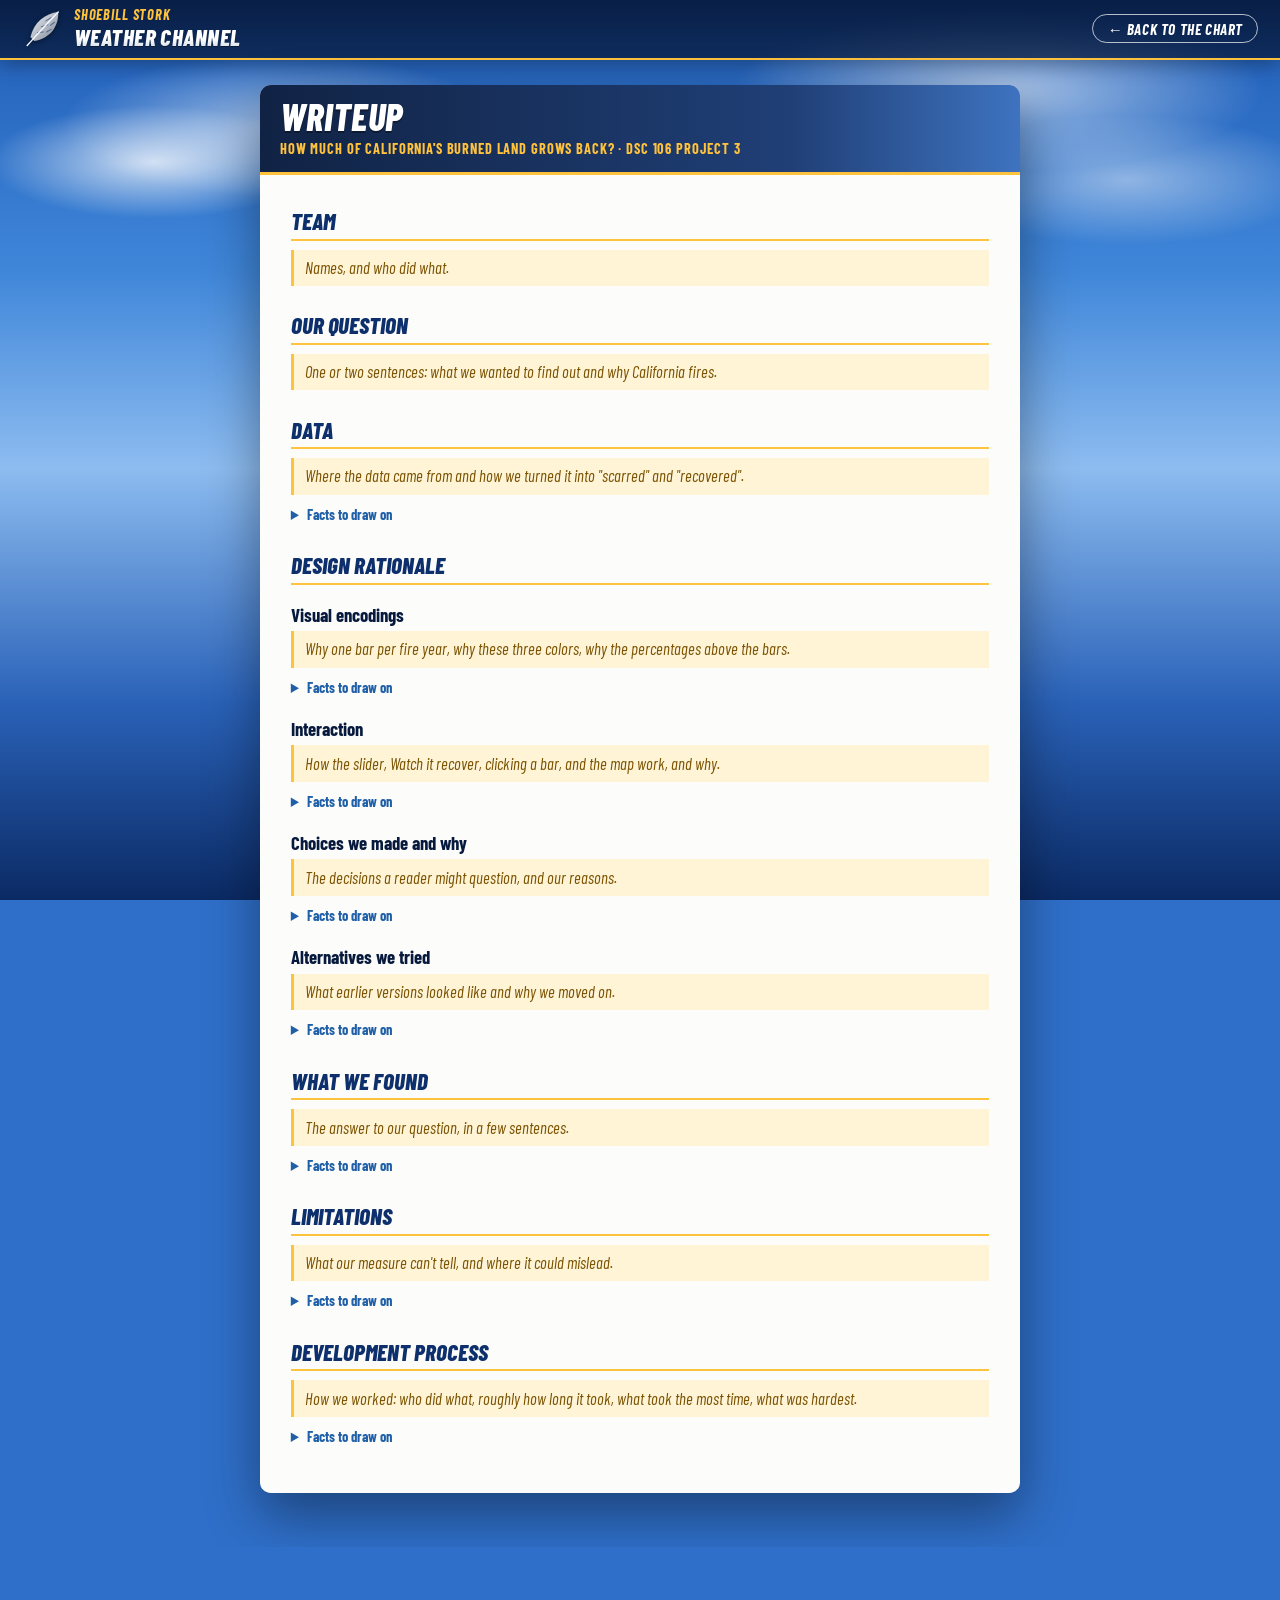
==== writeup.html @ 0262696f "birth the fire mode add fire mode button and add easter egg of changing feather to shoebill" ====
<!doctype html>
<html lang="en">
<head>
  <meta charset="utf-8">
  <meta name="viewport" content="width=device-width, initial-scale=1">
  <title>Writeup: How Much of California's Burned Land Grows Back?</title>
  <link rel="preconnect" href="https://fonts.googleapis.com">
  <link rel="preconnect" href="https://fonts.gstatic.com" crossorigin>
  <link rel="stylesheet" href="https://fonts.googleapis.com/css2?family=Barlow+Condensed:ital,wght@0,400;0,500;0,600;0,700;0,800;1,700;1,800&display=swap">
  <link rel="stylesheet" href="style.css?v=final-1">
  <link rel="stylesheet" href="weather.css?v=final-16">
  <link rel="stylesheet" href="fire.css?v=final-17">
  <!-- Turn fire mode on before the page draws, if this visitor chose it last time. -->
  <script>try { if (localStorage.getItem('fireMode') === '1') document.documentElement.classList.add('fire-mode'); } catch (e) {}</script>
</head>
<body class="writeup-page">
  <div class="sky" aria-hidden="true"></div>

  <header class="station-bar">
    <a class="station-logo" href="index.html" aria-label="Shoebill Stork Weather Channel: back to the chart">
      <svg class="logo-feather" viewBox="0 0 64 64" aria-hidden="true">
        <defs>
          <linearGradient id="feather" x1="0" y1="0" x2="1" y2="1">
            <stop offset="0" stop-color="#eef1f5" />
            <stop offset="0.5" stop-color="#b5bcc6" />
            <stop offset="1" stop-color="#7d8591" />
          </linearGradient>
        </defs>
        <path d="M56 6 C 36 8 18 22 13 45 L 19 51 C 42 47 57 30 56 6 Z" fill="url(#feather)" />
        <path d="M45 15 L 37 20 M 40 26 L 30 29 M 33 37 L 24 38 M 50 22 L 44 27 M 45 33 L 38 37" fill="none" stroke="#0d2f6b" stroke-width="1.6" stroke-linecap="round" opacity="0.55" />
        <path d="M56 6 C 42 20 27 37 8 58" fill="none" stroke="#f7f9fb" stroke-width="2.2" stroke-linecap="round" />
        <!-- Fire mode: flames along the feather's edge (fire.css shows and animates them). -->
        <linearGradient id="flame-grad" x1="0" y1="1" x2="0" y2="0">
          <stop offset="0" stop-color="#fde68a" />
          <stop offset="0.45" stop-color="#f97316" />
          <stop offset="1" stop-color="#dc2626" />
        </linearGradient>
        <g class="feather-flames">
          <g transform="translate(54 9) scale(1.5)"><path class="lick" d="M0 0 C -3.2 -2.5 -3.4 -6.5 0 -12 C 3.4 -6.5 3.2 -2.5 0 0 Z" /></g>
          <g transform="translate(44 11) scale(1.25)"><path class="lick lick-2" d="M0 0 C -3.2 -2.5 -3.4 -6.5 0 -12 C 3.4 -6.5 3.2 -2.5 0 0 Z" /></g>
          <g transform="translate(34 16) scale(1.45)"><path class="lick lick-3" d="M0 0 C -3.2 -2.5 -3.4 -6.5 0 -12 C 3.4 -6.5 3.2 -2.5 0 0 Z" /></g>
          <g transform="translate(25 24) scale(1.15)"><path class="lick lick-2" d="M0 0 C -3.2 -2.5 -3.4 -6.5 0 -12 C 3.4 -6.5 3.2 -2.5 0 0 Z" /></g>
          <g transform="translate(18 33) scale(1.3)"><path class="lick" d="M0 0 C -3.2 -2.5 -3.4 -6.5 0 -12 C 3.4 -6.5 3.2 -2.5 0 0 Z" /></g>
        </g>
      </svg>
      <div class="logo-words">
        <span class="logo-top">Shoebill Stork</span>
        <span class="logo-big">Weather Channel</span>
      </div>
    </a>
    <a class="page-link" href="index.html">← Back to the chart</a>
  </header>

  <main class="writeup">
    <article class="writeup-card">
      <div class="screen-band">
        <h1>Writeup</h1>
        <p class="writeup-sub">How much of California's burned land grows back? · DSC 106 Project 3</p>
      </div>

      <div class="writeup-body">
        <!--
          How to fill this in: replace each paragraph marked class="todo" with your own writing,
          then delete the "todo" class (or the whole note). The "Facts to draw on" lists are our
          design notes, there to jog your memory; rewrite them in your own words or delete them.
        -->

        <section>
          <h2>Team</h2>
          <p class="todo">Names, and who did what.</p>
        </section>

        <section>
          <h2>Our question</h2>
          <p class="todo">One or two sentences: what we wanted to find out and why California fires.</p>
        </section>

        <section>
          <h2>Data</h2>
          <p class="todo">Where the data came from and how we turned it into "scarred" and "recovered".</p>
          <details class="facts">
            <summary>Facts to draw on</summary>
            <ul>
              <li>Burned area: NASA MODIS MCD64A1 (monthly burned area, about 500 m).</li>
              <li>Greenness: MODIS NDVI from NASA GIBS; we read the map tiles' colors back into NDVI values and checked them against NASA's numeric data.</li>
              <li>1 km cells across California, 2001–2026, one check every August.</li>
              <li>"Scarred" = August greenness more than 0.05 below the cell's own pre-fire normal, after subtracting how much never-burned land within about 25 km changed that year.</li>
              <li>Land that burns again moves to the newer fire, so no acre is counted twice.</li>
            </ul>
          </details>
        </section>

        <section>
          <h2>Design rationale</h2>

          <h3>Visual encodings</h3>
          <p class="todo">Why one bar per fire year, why these three colors, why the percentages above the bars.</p>
          <details class="facts">
            <summary>Facts to draw on</summary>
            <ul>
              <li>Each bar is one year's fires: red = still scarred, green = recovered, gray = burned again later, light gray = not checked yet.</li>
              <li>The scar color is a faded brick red rather than bright red, so it reads as a healed scar rather than an active fire.</li>
              <li>Green numbers above the bars give the share recovered as of the August on the slider; an Acres/Proportion toggle switches bar height between size and share.</li>
              <li>Instructions are blue, a color no data uses, so they never get mistaken for data.</li>
            </ul>
          </details>

          <h3>Interaction</h3>
          <p class="todo">How the slider, Watch it recover, clicking a bar, and the map work, and why.</p>
          <details class="facts">
            <summary>Facts to draw on</summary>
            <ul>
              <li>The slider is lined up with the bars: each August's stop sits just right of the last fire year that has been checked by then.</li>
              <li>Clicking a bar zooms into it and opens a map of that land; the slider then starts at the fire's first check so Watch it recover shows the whole recovery.</li>
              <li>Blue boxes magnify the one or two biggest burn areas, because whole-state burns are hard to see at full size.</li>
              <li>The weather-broadcast theme frames the chart as a forecast-style graphic; the sidebar readouts follow the slider.</li>
            </ul>
          </details>

          <h3>Choices we made and why</h3>
          <p class="todo">The decisions a reader might question, and our reasons.</p>
          <details class="facts">
            <summary>Facts to draw on</summary>
            <ul>
              <li>Why August: greenness on the same land changes about 0.02 from one August to the next but about 0.06 from one January to the next, which is more than our 0.05 cutoff. By August the grass is brown everywhere, so what's left is trees and shrubs.</li>
              <li>Each fire is first checked the August after its fire year: most fires burn July–November, so the fire year's own August would catch only some of them, weeks after they burned.</li>
            </ul>
          </details>

          <h3>Alternatives we tried</h3>
          <p class="todo">What earlier versions looked like and why we moved on.</p>
          <details class="facts">
            <summary>Facts to draw on</summary>
            <ul>
              <li>A stacked area chart, then stacked bars with one bar per August layered by burn year; readers took each bar to be one year's fire.</li>
              <li>A comparison page: two-color stacked bars, a recovery curve by years since the fire, and bars grouped by age of burn.</li>
              <li>A separate map panel below the chart, replaced by zooming into the clicked bar.</li>
              <li>A newspaper-style look, then the weather-broadcast theme.</li>
            </ul>
          </details>
        </section>

        <section>
          <h2>What we found</h2>
          <p class="todo">The answer to our question, in a few sentences.</p>
          <details class="facts">
            <summary>Facts to draw on</summary>
            <ul>
              <li>As of August 2026, 48% of land burned since 2001 has grown back.</li>
              <li>Across all fires, the share still scarred is about 78% one year after, under half by year 8, and about 14% by year 20.</li>
              <li>2020 was the biggest fire year (about 3.6 million acres); 31% recovered by August 2026.</li>
              <li>Recovery isn't one-way: in drought years (2007, 2012–13, 2021) many fire years get redder again.</li>
            </ul>
          </details>
        </section>

        <section>
          <h2>Limitations</h2>
          <p class="todo">What our measure can't tell, and where it could mislead.</p>
          <details class="facts">
            <summary>Facts to draw on</summary>
            <ul>
              <li>Greenness can't tell regrown forest from shrubs or grass, so a forest that turned into brushland can look "recovered".</li>
              <li>About 4–5% of never-burned land falls below the cutoff in a typical year, so a little of the red is ordinary variation.</li>
              <li>Young regrowth browns more in drought than nearby mature vegetation, so drought years can make land look scarred again.</li>
            </ul>
          </details>
        </section>

        <section>
          <h2>Development process</h2>
          <p class="todo">How we worked: who did what, roughly how long it took, what took the most time, what was hardest.</p>
          <details class="facts">
            <summary>Facts to draw on</summary>
            <ul>
              <li>Converting GIBS map-tile colors back into NDVI numbers, and checking them against NASA's numeric data.</li>
              <li>Choosing a fair "normal" for each spot and removing wet and dry years using never-burned land nearby.</li>
              <li>Rendering about 18,000 burned cells for 2020 smoothly (drawn on a canvas, with D3 handling zoom and positions).</li>
            </ul>
          </details>
        </section>
      </div>
    </article>
  </main>
</body>
</html>
---- style.css ----
:root {
  --surface: #fcfcfb;
  --ink: #0b0b0b;
  --ink-2: #52514e;
  --muted: #898781;
  --grid: #e1e0d9;
  --axis: #c3c2b7;
  --recovered-text: #3a7d1f;  /* darker green than the bars, so the numbers stay readable */
  --cue: #1f5fa8;  /* instructions (drag, click): blue, unlike any data color */
}

* { box-sizing: border-box; }

body {
  margin: 0;
  background: var(--surface);
  color: var(--ink);
  font: 15px/1.5 "Libre Franklin", "Franklin Gothic Medium", "Helvetica Neue", Arial, sans-serif;
}

main {
  max-width: 1320px;
  margin: 0 auto;
  padding: 32px 20px 48px;
}

h1, h2 { font-family: "Source Serif 4", Georgia, "Times New Roman", serif; }
h1 { font-size: 2.1rem; font-weight: 700; line-height: 1.15; letter-spacing: -0.01em; margin: 0 0 8px; }
h2 { font-size: 1.05rem; margin: 0 0 6px; }
.subtitle { color: var(--ink-2); margin: 0 0 16px; max-width: 70ch; }

.controls {
  display: flex;
  flex-wrap: wrap;
  align-items: center;
  gap: 12px 24px;
  min-height: 34px;
  margin-bottom: 8px;
}

button {
  font: inherit;
  color: var(--ink);
  background: var(--surface);
  border: 1px solid var(--axis);
  border-radius: 6px;
  padding: 4px 12px;
  cursor: pointer;
}
button:hover { border-color: var(--ink-2); }

.legend {
  display: flex;
  flex-wrap: wrap;
  gap: 4px 16px;
  list-style: none;
  margin: 0;
  padding: 0;
  color: var(--ink-2);
  font-size: 0.85rem;
}
.legend li { display: flex; align-items: center; gap: 6px; }
.legend .swatch { width: 12px; height: 12px; border-radius: 3px; flex: none; }
.legend-column { flex-direction: column; }

.chart { position: relative; margin: 0; }
.chart svg { display: block; width: 100%; height: auto; overflow: visible; }

.axis { font-family: inherit; }  /* d3 sets sans-serif on axes; use the page font */
.axis text { fill: var(--ink-2); font-size: 12px; }
.axis path, .axis line { stroke: var(--axis); }
.grid line { stroke: var(--grid); }
.grid path { display: none; }
.axis-label { fill: var(--ink-2); font-size: 12px; }

.layer { cursor: pointer; stroke: var(--surface); transition: opacity 150ms; }
.layer.faded { opacity: 0.25; }
g.layer rect { stroke-width: 0.5; }
.year-outline { fill: none; stroke: var(--ink); stroke-width: 1.5; pointer-events: none; }

.crosshair { stroke: var(--ink-2); stroke-width: 1; pointer-events: none; }

.tooltip {
  position: absolute;
  z-index: 2;
  pointer-events: none;
  background: var(--surface);
  border: 1px solid var(--axis);
  border-radius: 6px;
  padding: 8px 10px;
  font-size: 0.85rem;
  line-height: 1.4;
  box-shadow: 0 2px 8px rgb(0 0 0 / 8%);
  min-width: 180px;
}
.tooltip strong { display: block; margin-bottom: 2px; }
.tooltip .row { display: flex; justify-content: space-between; gap: 16px; }
.tooltip .row span:first-child { color: var(--ink-2); }
.tooltip hr { border: 0; border-top: 1px solid var(--grid); margin: 6px 0; }

.map-panel {
  margin-top: 28px;
  padding-top: 20px;
  border-top: 1px solid var(--grid);
}
.map-header { display: flex; flex-wrap: wrap; align-items: center; justify-content: space-between; gap: 8px 16px; }
.map-header h2 { font-size: 1.3rem; margin: 0; }

.time-controls {
  display: flex;
  align-items: center;
  gap: 12px;
  margin-bottom: 12px;
  max-width: 720px;
}
.time-controls input[type="range"] { flex: 1; min-width: 0; accent-color: var(--ink); }
.time-controls output { font-weight: 600; min-width: 7.5em; }
#play { min-width: 6.5em; }

.map-layout { display: flex; flex-wrap: wrap; gap: 20px 32px; align-items: flex-start; }
.map {
  position: relative;
  flex: 1 1 420px;
  max-width: 620px;
  border: 1px solid var(--grid);
  border-radius: 8px;
  overflow: hidden;
  touch-action: none;
}
.map canvas { display: block; width: 100%; cursor: grab; }
.map canvas:active { cursor: grabbing; }
.map-button {
  position: absolute;
  right: 10px;
  bottom: 10px;
  font-size: 0.95rem;
  font-weight: 700;
  padding: 7px 14px;
  border: 0;
  border-radius: 8px;
  color: #fff;
  background: var(--cue);
  box-shadow: 0 2px 6px rgb(0 0 0 / 18%);
}
.map-button:hover { background: #164a85; }
.map-side { flex: 1 1 220px; max-width: 320px; display: flex; flex-direction: column; gap: 16px; }

.stats { margin: 0; display: grid; grid-template-columns: auto auto; gap: 4px 16px; font-size: 0.9rem; }
.stats dt { color: var(--ink-2); }
.stats dd { margin: 0; text-align: right; font-variant-numeric: tabular-nums; }
.hint { color: var(--muted); font-size: 0.85rem; margin: 0; }

.method { margin-top: 28px; max-width: 75ch; color: var(--ink-2); font-size: 0.9rem; }
.method p { margin: 0 0 8px; }

/* Comparison page (options.html) */
.option { margin-top: 36px; }
.option:first-of-type { margin-top: 24px; }
.option h2 { font-size: 1.2rem; }
.option-note { color: var(--ink-2); margin: 0 0 10px; max-width: 75ch; font-size: 0.9rem; }
.option .legend { margin-bottom: 8px; }
.legend .swatch.line { height: 3px; border-radius: 2px; }
.tooltip .row.bold span { color: var(--ink); font-weight: 600; }
.note-text { fill: var(--ink); font-size: 12px; font-weight: 600; paint-order: stroke; stroke: var(--surface); stroke-width: 4px; }
.group-label { fill: var(--ink-2); font-size: 12px; }

/* Main chart: fire-year bars */
.toggle { display: inline-flex; border: 1px solid var(--axis); border-radius: 6px; overflow: hidden; }
.toggle button { border: 0; border-radius: 0; padding: 4px 12px; color: var(--ink-2); }
.toggle button + button { border-left: 1px solid var(--axis); }
.toggle button[aria-pressed="true"] { background: var(--ink); color: var(--surface); }
.controls { justify-content: space-between; }
.bar-label { fill: var(--recovered-text); font-size: 16px; font-weight: 700; font-variant-numeric: tabular-nums; pointer-events: none; }

/* Chart with its legend box beside it */
.chart-controls { display: flex; flex-wrap: wrap; align-items: center; justify-content: space-between; gap: 12px 24px; margin: 8px 0 16px; }
.chart-controls .time-controls { flex: 1 1 480px; margin: 0; }
.chart-layout { display: flex; flex-wrap: wrap; gap: 20px 28px; align-items: flex-start; }
.chart-layout .chart { flex: 1 1 620px; min-width: 0; }
.legend-box {
  flex: 0 0 250px;
  border: 1px solid var(--axis);
  border-radius: 10px;
  padding: 18px 20px;
  margin-top: 20px;
}
.legend-box h2 { font-family: inherit; font-size: 1.05rem; margin: 0 0 14px; }  /* chart keys stay sans, like the labels */
.legend-big { flex-direction: column; gap: 12px; font-size: 1.05rem; color: var(--ink); }
.legend-big li { gap: 12px; }
.legend-big .swatch { width: 24px; height: 24px; border-radius: 5px; }
.legend-note { margin: 18px 0 0; padding-top: 14px; border-top: 1px solid var(--grid); color: var(--ink-2); font-size: 0.95rem; line-height: 1.45; }
.pct-sample { display: block; color: var(--recovered-text); font-weight: 700; font-size: 1.3rem; margin-bottom: 2px; }
@media (max-width: 960px) {
  .side-panel { flex: 1 1 100%; margin-top: 0; order: 0; }
  .legend-big { flex-direction: row; flex-wrap: wrap; gap: 10px 20px; }
}

/* Instruction beside the slider */
.slider-hint {
  margin: 0;
  color: var(--cue);
  font-weight: 700;
  font-size: 1.15rem;
  flex: 0 1 auto;
}
.slider-hint span { margin-right: 4px; }
.chart-controls .toggle { margin-left: auto; }

/* Zoom prototype */
.proto-note { margin: 0 0 12px; font-size: 0.85rem; color: var(--muted); }
.chart-stage { position: relative; flex: 1 1 620px; min-width: 0; order: 1; overflow: hidden; }
.zoom-map {
  position: absolute;
  /* Parked just past the right edge of the chart; slides in when a bar is clicked. */
  transform: translateX(calc(100% + 80px));
  pointer-events: none;
  transition: transform 750ms cubic-bezier(0.65, 0, 0.35, 1);
  border: 1px solid var(--grid);
  border-radius: 8px;
  overflow: hidden;
  background: var(--surface);
  touch-action: none;
}
.zoom-map.visible { transform: none; pointer-events: auto; }
.zoom-map canvas { display: block; width: 100%; height: 100%; cursor: grab; }
.zoom-map canvas:active { cursor: grabbing; }
.year-ticks text { fill: var(--ink-2); font-size: 12px; }
.year-ticks text.zoomed-year { fill: var(--ink); font-size: 16px; font-weight: 700; }
.baseline { stroke: var(--axis); }
.part-name { font-size: 15px; font-weight: 800; }
.part-value { fill: var(--ink-2); font-size: 14px; font-variant-numeric: tabular-nums; }
.part-leader { fill: none; stroke: var(--muted); stroke-width: 1; }

/* Play button, year and hint above the slider; the slider itself lines up with the bars. */
.slider-head { display: flex; flex-wrap: wrap; align-items: center; gap: 8px 16px; margin-bottom: 4px; }
.slider-head .toggle { margin-left: auto; }
.slider-head .year-label { display: flex; flex-direction: column; line-height: 1; min-width: 3.2em; }
.year-month { font-size: 0.75rem; font-weight: 700; letter-spacing: 0.1em; text-transform: uppercase; color: var(--ink-2); margin-bottom: 2px; }
.year-number {
  font-family: "Source Serif 4", Georgia, serif;
  font-size: 2.8rem;
  font-weight: 700;
  color: var(--ink);
  font-variant-numeric: lining-nums tabular-nums;
  letter-spacing: -0.01em;
}
.slider-track { position: relative; height: 58px; }  /* room above the slider for the year tag */
.year-slider {
  --fill: 100%;
  position: absolute;
  top: 33px;
  margin: 0;
  height: 20px;
  background: transparent;
  -webkit-appearance: none;
  appearance: none;
  cursor: pointer;
  transition: left 750ms cubic-bezier(0.65, 0, 0.35, 1), width 750ms cubic-bezier(0.65, 0, 0.35, 1);
}
.year-slider:focus-visible { outline: 2px solid var(--cue); outline-offset: 4px; border-radius: 4px; }
/* Track: dark up to the thumb, light after it. Thumb: 20px, matching SLIDER_THUMB in main.js. */
.year-slider::-webkit-slider-runnable-track {
  height: 6px;
  border-radius: 3px;
  background: linear-gradient(to right, var(--cue) var(--fill), #d9e3ef var(--fill));
}
.year-slider::-webkit-slider-thumb {
  -webkit-appearance: none;
  box-sizing: border-box;
  width: 20px;
  height: 20px;
  margin-top: -7px;
  border-radius: 50%;
  background: var(--cue);
  border: 3px solid var(--surface);
  box-shadow: 0 0 0 1px var(--cue);
}
.year-slider::-moz-range-track { height: 6px; border-radius: 3px; background: #d9e3ef; }
.year-slider::-moz-range-progress { height: 6px; border-radius: 3px; background: var(--cue); }
.year-slider::-moz-range-thumb {
  width: 14px;
  height: 14px;
  border-radius: 50%;
  background: var(--cue);
  border: 3px solid var(--surface);
  box-shadow: 0 0 0 1px var(--cue);
}
.legend-setting { margin-top: 16px; padding-top: 14px; border-top: 1px solid var(--grid); display: flex; flex-direction: column; gap: 8px; color: var(--ink-2); font-size: 0.9rem; }
.legend-setting .toggle { align-self: flex-start; }

/* Right-hand column: bar height buttons above the legend box. */
.side-panel { flex: 0 0 250px; order: 2; display: flex; flex-direction: column; gap: 14px; margin-top: 4px; }
.side-panel .legend-box { flex: none; margin-top: 0; }
.mode-buttons { display: grid; grid-template-columns: 1fr 1fr; gap: 8px; }
.mode-buttons button {
  font-size: 1.05rem;
  font-weight: 600;
  padding: 10px 12px;
  border: 1.5px solid var(--ink);
  border-radius: 8px;
  color: var(--ink);
  background: var(--surface);
}
.mode-buttons button[aria-pressed="true"] { background: var(--ink); color: var(--surface); }

/* Back to the overview: first thing in the row above the slider when zoomed in. */
.back-button {
  font-size: 1.05rem;
  font-weight: 700;
  padding: 8px 16px;
  border: 1.5px solid var(--ink);
  border-radius: 8px;
}
.back-button:hover { background: var(--ink); color: var(--surface); }
.slider-head .play { font-size: 1.05rem; font-weight: 600; padding: 8px 16px; border: 1.5px solid var(--ink); border-radius: 8px; min-width: 11.5em; }
.hints { display: flex; flex-direction: column; gap: 2px; }

/* "Click a bar" annotation on the chart */
.click-note { pointer-events: none; }
.click-note text { fill: var(--cue); font-size: 16px; font-weight: 700; }
.click-note path { fill: none; stroke: var(--cue); stroke-width: 2.5; stroke-linecap: round; }
.click-note-head { fill: none; stroke: var(--cue); stroke-width: 2.2; stroke-linecap: round; stroke-linejoin: round; }

/* Hovered bar: thin blue outline, the same blue as the instructions. */
.hover-outline { fill: none; stroke: var(--cue); stroke-width: 2; pointer-events: none; }
.click-note text { paint-order: stroke; stroke: var(--surface); stroke-width: 4px; stroke-linejoin: round; }

/* Attention cues until first use; skipped for readers who ask for reduced motion. */
@media (prefers-reduced-motion: no-preference) {
  .slider-hint.needs-attention .cue-arrow { display: inline-block; animation: cue-bob 1.2s ease-in-out infinite; }
  .year-slider.needs-attention::-webkit-slider-thumb { animation: cue-pulse 1.6s ease-out infinite; }
  .year-slider.needs-attention::-moz-range-thumb { animation: cue-pulse 1.6s ease-out infinite; }
  .click-note.needs-attention path { animation: cue-fade 1.4s ease-in-out infinite; }
}
@keyframes cue-bob { 0%, 100% { transform: translateY(-1px); } 50% { transform: translateY(4px); } }
@keyframes cue-pulse {
  0% { box-shadow: 0 0 0 1px var(--cue), 0 0 0 0 rgb(31 95 168 / 55%); }
  100% { box-shadow: 0 0 0 1px var(--cue), 0 0 0 12px rgb(31 95 168 / 0%); }
}
@keyframes cue-fade { 0%, 100% { opacity: 1; } 50% { opacity: 0.3; } }

/* Hovering the drag instruction lights up the slider. Comes after the cues so it wins. */
.year-slider.glow::-webkit-slider-thumb { animation: none; background: #164a85; box-shadow: 0 0 0 1px #164a85, 0 0 0 8px rgb(31 95 168 / 30%); }
.year-slider.glow::-moz-range-thumb { animation: none; background: #164a85; box-shadow: 0 0 0 1px #164a85, 0 0 0 8px rgb(31 95 168 / 30%); }
.year-slider.glow::-webkit-slider-runnable-track { background: linear-gradient(to right, #164a85 var(--fill), #c4d4e8 var(--fill)); }
.year-slider.glow::-moz-range-progress { background: #164a85; }

/* Drawn down-arrow beside the slider instruction: thick, round ends. */
.cue-arrow { width: 18px; height: 22px; vertical-align: -5px; margin-right: 6px; display: inline-block; overflow: visible; }
.cue-arrow path { fill: none; stroke: currentColor; stroke-width: 2.8; stroke-linecap: round; stroke-linejoin: round; }

/* Year tag riding above the slider thumb. */
.thumb-year {
  position: absolute;
  top: 0;
  padding: 2px 9px;
  border-radius: 6px;
  background: var(--cue);
  color: #fff;
  font-size: 0.85rem;
  font-weight: 700;
  font-variant-numeric: tabular-nums;
  white-space: nowrap;
  pointer-events: none;
}
.thumb-year::after {
  content: "";
  position: absolute;
  left: var(--pointer, 50%);
  bottom: -5px;
  transform: translateX(-50%);
  border: 5px solid transparent;
  border-bottom: 0;
  border-top-color: var(--cue);
}
.thumb-year.gliding { transition: left 750ms cubic-bezier(0.65, 0, 0.35, 1); }

/* Tooltip labels written in their legend colors (color set inline from main.js). */
.tooltip .row.part, .tooltip .row.part span:first-child { color: inherit; font-weight: 700; }

/* Map instruction, in the empty ocean at the bottom left of California. */
.map-hint {
  position: absolute;
  left: 12px;
  bottom: 12px;
  max-width: 36%;
  margin: 0;
  color: var(--cue);
  font-size: 0.9rem;
  font-weight: 700;
  line-height: 1.35;
  pointer-events: none;
}

/* Map hover box: smaller than the bar tooltip, so it covers less of the map. */
#map-tooltip { min-width: 0; padding: 5px 8px; font-size: 0.75rem; line-height: 1.35; border-radius: 5px; }
#map-tooltip strong { font-size: 0.85rem; margin-bottom: 1px; }
#map-tooltip .row { gap: 10px; }

/* Bar hover box: a bit smaller. */
#tooltip { min-width: 0; padding: 6px 9px; font-size: 0.78rem; line-height: 1.35; border-radius: 5px; }
#tooltip strong { font-size: 0.85rem; }
#tooltip .row { gap: 12px; }

/* Footnotes under the chart: blue links that open in place. */
.footnotes { margin-top: 32px; max-width: 75ch; display: flex; flex-direction: column; gap: 10px; font-size: 0.9rem; }
.footnotes summary {
  display: inline-block;
  cursor: pointer;
  list-style: none;
  color: var(--cue);
  font-weight: 700;
  text-decoration: underline;
  text-underline-offset: 3px;
}
.footnotes summary::-webkit-details-marker { display: none; }
.footnotes summary::before { content: "+ "; text-decoration: none; display: inline-block; width: 1.1em; }
.footnotes details[open] summary::before { content: "− "; }
.footnotes summary:hover { color: #164a85; }
.footnotes p { margin: 8px 0 0 1.1em; color: var(--ink-2); line-height: 1.55; }
---- weather.css ----
/* Broadcast ("weather channel") theme for the copy of the page in /weather/.
   Loaded after style.css and only adds to it. The chart stays on a light screen inside a
   studio monitor, so its data colors don't change. */

:root {
  --navy: #071a3d;
  --navy-2: #0d2f6b;
  --sky-1: #2f6fc9;
  --sky-2: #8dbcf0;
  --accent: #ff8a1f;
  --gold: #ffc23d;
  --alert: #c5161d;
  --alert-dark: #7d0d12;
  --on-dark: #ffffff;
  --on-dark-2: #d6e4f7;
  --tv: "Barlow Condensed", "Arial Narrow", sans-serif;
}

body {
  min-height: 100vh;
  color: var(--on-dark);
  font-family: var(--tv);
  font-size: 17px;  /* the condensed font runs small */
  background: var(--sky-1);
}

/* ---------- Sky backdrop ---------- */
.sky {
  position: fixed;
  inset: 0;
  z-index: -1;
  background:
    radial-gradient(260px 90px at 12% 18%, rgb(255 255 255 / 75%), transparent 70%),
    radial-gradient(340px 110px at 22% 14%, rgb(255 255 255 / 55%), transparent 72%),
    radial-gradient(420px 130px at 78% 10%, rgb(255 255 255 / 60%), transparent 70%),
    radial-gradient(300px 100px at 88% 20%, rgb(255 255 255 / 45%), transparent 72%),
    radial-gradient(500px 160px at 55% 32%, rgb(255 255 255 / 25%), transparent 75%),
    linear-gradient(180deg, #1f5bb5 0%, #3f86d9 30%, var(--sky-2) 52%, #2a62b8 78%, #0b2a64 100%);
}
.swoosh { position: absolute; inset: 0; width: 100%; height: 100%; }
.swoosh path { fill: none; stroke: rgb(255 255 255 / 30%); stroke-width: 3; }
.swoosh path.gold { stroke: rgb(255 194 61 / 70%); stroke-width: 6; }

/* ---------- Station bar ---------- */
.station-bar {
  display: flex;
  align-items: center;
  gap: 24px;
  padding: 12px 28px;
  background: linear-gradient(180deg, rgb(7 26 61 / 92%), rgb(7 26 61 / 75%));
  border-bottom: 3px solid var(--gold);
  box-shadow: 0 6px 20px rgb(0 0 0 / 30%);
}
.station-logo { display: flex; align-items: center; gap: 12px; }
.logo-badge { width: 56px; height: 56px; filter: drop-shadow(0 3px 4px rgb(0 0 0 / 40%)); }
.logo-badge text { font: italic 800 34px var(--tv); fill: #fff; stroke: #b84a0c; stroke-width: 1; }
.logo-words { display: flex; flex-direction: column; line-height: 0.95; }
.logo-top { font: italic 700 1rem var(--tv); text-transform: uppercase; letter-spacing: 0.08em; color: var(--gold); }
.logo-big {
  font: italic 800 2rem var(--tv);
  text-transform: uppercase;
  letter-spacing: 0.02em;
  background: linear-gradient(180deg, #ffffff 0%, #ffffff 55%, #c8d3e2 100%);
  -webkit-background-clip: text;
  background-clip: text;
  color: transparent;
  filter: drop-shadow(0 2px 0 rgb(0 0 0 / 35%));
}
.watch-live {
  margin-left: auto;
  display: inline-flex;
  align-items: center;
  gap: 10px;
  padding: 8px 18px;
  border: 2px solid #fff;
  border-radius: 999px;
  background: linear-gradient(180deg, #e5262d, var(--alert-dark));
  color: #fff;
  font: italic 800 1.15rem var(--tv);
  text-transform: uppercase;
  letter-spacing: 0.04em;
  box-shadow: 0 4px 12px rgb(0 0 0 / 35%);
}
.watch-live:hover { border-color: var(--gold); }
.live-dot { width: 10px; height: 10px; border-radius: 50%; background: #fff; }
@media (prefers-reduced-motion: no-preference) {
  .live-dot { animation: live-blink 1.4s ease-in-out infinite; }
}
@keyframes live-blink { 50% { opacity: 0.25; } }

/* ---------- Studio layout: conditions sidebar + monitor ---------- */
main.studio {
  max-width: none;  /* use the whole window width */
  padding: 18px 18px 96px;
  display: grid;
  grid-template-columns: 210px minmax(0, 1fr);
  gap: 22px;
  align-items: start;
}
.studio .footnotes { grid-column: 2; }

.conditions {
  position: sticky;
  top: 16px;
  display: flex;
  flex-direction: column;
  gap: 14px;
  padding: 16px 14px;
  border-radius: 10px;
  background: linear-gradient(180deg, rgb(7 26 61 / 92%), rgb(13 47 107 / 88%));
  box-shadow: 0 12px 30px rgb(0 0 0 / 30%), inset 0 0 0 1px rgb(255 255 255 / 12%);
}
.cond-place { display: flex; flex-direction: column; text-align: center; }
.cond-place span { font: italic 800 1.35rem var(--tv); text-transform: uppercase; letter-spacing: 0.03em; }
.cond-place small { font: 700 0.85rem var(--tv); text-transform: uppercase; letter-spacing: 0.1em; color: var(--gold); }
.cond-list { margin: 0; display: flex; flex-direction: column; gap: 8px; }
.cond-list div { text-align: center; }
.cond-list dt { font: 700 0.95rem var(--tv); text-transform: uppercase; letter-spacing: 0.06em; color: var(--on-dark-2); }
.cond-list dd { margin: 0; font: 800 1.7rem/1.1 var(--tv); color: #fff; font-variant-numeric: tabular-nums; }
.cond-list dd.good { color: #a8e07f; }
.cond-list dd.bad { color: #ff9a8a; }

.dial { position: relative; width: 120px; height: 120px; margin: 0 auto; }
.dial svg { width: 100%; height: 100%; transform: rotate(-90deg); }
.dial-track { fill: rgb(255 255 255 / 8%); stroke: rgb(255 255 255 / 20%); stroke-width: 10; }
.dial-fill { fill: none; stroke: #8fc66b; stroke-width: 10; stroke-linecap: round; transition: stroke-dashoffset 400ms ease; }
.dial-text { position: absolute; inset: 0; display: flex; flex-direction: column; align-items: center; justify-content: center; }
.dial-text strong { font: 800 2rem/1 var(--tv); }
.dial-text span { font: 700 0.75rem var(--tv); text-transform: uppercase; letter-spacing: 0.08em; color: var(--on-dark-2); }

.radar { border-radius: 8px; overflow: hidden; background: #0b2246; box-shadow: inset 0 0 0 1px rgb(255 255 255 / 15%); }
.radar-title { padding: 5px 8px; font: 700 0.8rem var(--tv); text-transform: uppercase; letter-spacing: 0.08em; background: rgb(255 255 255 / 10%); }
.radar-map { display: block; width: 100%; height: auto; padding: 4px; }
.radar-map .ca { fill: #3d6b3a; stroke: #b9e3a6; stroke-width: 1; }
.radar-areas rect { fill: rgb(255 154 138 / 30%); stroke: #ffb3a7; stroke-width: 1.5; }
.radar-sweep { stroke: rgb(168 224 127 / 60%); stroke-width: 1.5; transform-box: view-box; transform-origin: 80px 85px; }
@media (prefers-reduced-motion: no-preference) {
  .radar-sweep { animation: sweep 4s linear infinite; }
}
@keyframes sweep { to { transform: rotate(360deg); } }

/* The studio monitor: dark bezel around a light screen, with a title band across the top. */
.monitor {
  padding: 12px;
  border-radius: 12px;
  background: linear-gradient(180deg, #2a3242, #121722);
  box-shadow: 0 28px 60px rgb(0 0 0 / 45%), inset 0 1px 0 rgb(255 255 255 / 25%);
}
.screen { border-radius: 4px; overflow: hidden; background: var(--surface); color: var(--ink); }
.screen-band {
  padding: 12px 22px 10px;
  background: linear-gradient(90deg, rgb(7 26 61 / 96%) 0%, rgb(13 47 107 / 92%) 70%, rgb(29 91 181 / 85%) 100%);
  border-bottom: 4px solid var(--gold);
}
.screen-band h1 {
  margin: 0;
  font: italic 800 2.3rem/1.05 var(--tv);
  text-transform: uppercase;
  letter-spacing: 0.01em;
  color: #fff;
  text-shadow: 0 2px 0 rgb(0 0 0 / 35%);
}
.screen-sub { display: block; margin-top: 2px; font: 700 1rem var(--tv); text-transform: uppercase; letter-spacing: 0.08em; color: var(--gold); }
.screen > .subtitle { margin: 12px 22px 4px; max-width: none; color: var(--ink-2); }
.screen .chart-layout { padding: 6px 22px 18px; }
.screen .year-number { font-family: var(--tv); font-style: italic; font-weight: 800; font-size: 3rem; }
.screen .legend-box h2 { font-family: var(--tv); font-size: 1.15rem; text-transform: uppercase; letter-spacing: 0.04em; }
.screen .mode-buttons button, .screen .play, .screen .back-button { font-family: var(--tv); font-size: 1.15rem; letter-spacing: 0.02em; }

/* ---------- Footnotes on the sky ---------- */
.footnotes { margin-top: 0; padding: 14px 18px; border-radius: 10px; background: rgb(7 26 61 / 80%); max-width: none; }
.footnotes summary { color: #9cc8ff; }
.footnotes summary:hover { color: #fff; }
.footnotes p { color: var(--on-dark-2); max-width: 85ch; }

/* ---------- Alert bar ---------- */
.alert-bar {
  position: fixed;
  left: 0;
  right: 0;
  bottom: 0;
  z-index: 10;
  display: grid;
  grid-template-columns: auto minmax(0, 1fr) auto;
  padding-bottom: env(safe-area-inset-bottom, 0px);
  background: var(--navy);
  box-shadow: 0 -6px 20px rgb(0 0 0 / 35%);
}
.alert-label {
  display: flex;
  align-items: center;
  padding: 0 18px;
  background: linear-gradient(180deg, #e5262d, var(--alert));
  font: italic 800 1.15rem/1 var(--tv);
  text-transform: uppercase;
  letter-spacing: 0.03em;
}
.alert-body { min-width: 0; display: flex; flex-direction: column; }
.alert-top {
  display: flex;
  gap: 60px;
  padding: 3px 16px;
  background: linear-gradient(90deg, var(--alert-dark), #a41218 60%, var(--alert-dark));
  font: 800 1rem var(--tv);
  text-transform: uppercase;
  letter-spacing: 0.05em;
}
.alert-top span:first-child { color: var(--gold); }
.alert-crawl { overflow: hidden; padding: 5px 0; background: #fff; }
.ticker-track { display: flex; width: max-content; white-space: nowrap; }
.ticker-item { padding: 0 26px; font: 700 1.1rem var(--tv); text-transform: uppercase; letter-spacing: 0.02em; color: var(--navy); }
.ticker-item::after { content: "●"; margin-left: 52px; color: var(--alert); font-size: 0.6rem; vertical-align: 3px; }
@media (prefers-reduced-motion: no-preference) {
  .ticker-track { animation: crawl 75s linear infinite; }
  .alert-bar:hover .ticker-track { animation-play-state: paused; }
}
@keyframes crawl { from { transform: translateX(0); } to { transform: translateX(-50%); } }
.alert-clock {
  display: flex;
  align-items: center;
  padding: 0 18px;
  background: linear-gradient(180deg, #13284f, var(--navy));
  border-left: 2px solid rgb(255 255 255 / 20%);
  font: 800 1.2rem var(--tv);
  font-variant-numeric: tabular-nums;
  white-space: nowrap;
}

@media (max-width: 900px) {
  main.studio { grid-template-columns: 1fr; }
  .studio .footnotes { grid-column: 1; }
  .conditions { position: static; display: grid; grid-template-columns: 1fr 1fr; }
  .radar { display: none; }
  .watch-live { font-size: 0.95rem; padding: 6px 12px; }
  .logo-big { font-size: 1.4rem; }
  .screen-band h1 { font-size: 1.6rem; }
}

/* Tighter spacing above the chart, so the fitted chart (and the map when zoomed in) is taller. */
.station-bar { padding: 7px 24px; }
.logo-badge { width: 44px; height: 44px; }
.logo-big { font-size: 1.6rem; }
.watch-live { padding: 5px 16px; font-size: 1.05rem; }
main.studio { padding-top: 14px; }
.conditions { top: 10px; }
.screen-band { padding: 8px 20px 7px; }
.screen-band h1 { font-size: 1.85rem; }
.screen-sub { font-size: 0.9rem; }
.screen > .subtitle { margin: 8px 22px 0; }
.screen .chart-layout { padding-top: 2px; }
.screen .year-number { font-size: 2.5rem; }
.screen .slider-head { margin-bottom: 0; }

/* Feather logo: no badge behind it, just the feather with a soft shadow. */
.logo-feather { width: 46px; height: 46px; filter: drop-shadow(0 2px 3px rgb(0 0 0 / 45%)); }
.logo-top { letter-spacing: 0.06em; }
.logo-shoebill { width: 52px; height: 52px; }

/* Legend entries in the same condensed TV font as the headings. */
.screen .legend-big { font-weight: 400; font-size: 1.25rem; letter-spacing: 0.02em; }
.screen .legend-note { font-weight: 400; font-size: 1.05rem; letter-spacing: 0.02em; }
.screen .pct-sample { font-family: var(--tv); font-weight: 800; font-size: 1.6rem; }

/* One font everywhere: the condensed TV font replaces the main page's serif and sans. */
.screen, .screen h2, .footnotes, .tooltip { font-family: var(--tv); }
.screen > .subtitle { font-size: 1.1rem; }
/* The condensed font reads smaller, so the chart's own labels go up a size. */
.screen .axis text, .screen .year-ticks text { font-size: 14px; }
.screen .axis-label { font-size: 14px; }
.screen .part-name { font-size: 17px; }
.screen .part-value { font-size: 16px; }
.screen .click-note text { font-size: 18px; }

/* Bigger title, with more room above the gold line under it. */
.screen-band { padding: 14px 22px 16px; }
.screen-band h1 { font-size: 2.6rem; line-height: 1.05; }
.screen > .subtitle { margin: 12px 22px 16px; }  /* room above and below the subtitle */

/* ---------- Controls and legend: light, navy outlines, small touches of the accents ---------- */
/* Watch it recover: light button outlined in the alert red; fills red only on hover. */
.screen .slider-head .play {
  border: 2px solid var(--alert);
  border-radius: 8px;
  padding: 8px 18px;
  background: #fff;
  color: var(--alert);
  font: italic 700 1.2rem var(--tv);
  text-transform: uppercase;
  letter-spacing: 0.03em;
}
.screen .slider-head .play:hover { background: var(--alert); color: #fff; }
/* Back to all fire years: navy outline. */
.screen .back-button {
  border: 2px solid var(--navy-2);
  border-radius: 8px;
  padding: 8px 16px;
  background: #fff;
  color: var(--navy-2);
  font: italic 700 1.15rem var(--tv);
  text-transform: uppercase;
}
.screen .back-button:hover { background: var(--navy-2); color: #fff; }

/* Acres / Proportion: joined, navy outline; the active side is navy with a gold underline. */
.screen .mode-buttons { gap: 0; border: 2px solid var(--navy-2); border-radius: 8px; overflow: hidden; }
.screen .mode-buttons button {
  border: 0;
  border-radius: 0;
  padding: 9px 12px 7px;
  border-bottom: 3px solid transparent;
  background: #fff;
  color: var(--navy-2);
  font: italic 700 1.2rem var(--tv);
  text-transform: uppercase;
  letter-spacing: 0.04em;
}
.screen .mode-buttons button + button { border-left: 2px solid var(--navy-2); }
.screen .mode-buttons button[aria-pressed="true"] { background: var(--navy-2); color: #fff; border-bottom-color: var(--gold); }

/* Legend: light panel, navy border, a thin gold line across the top. */
.screen .legend-box {
  border: 2px solid var(--navy-2);
  border-top: 4px solid var(--gold);
  border-radius: 8px;
  background: #fff;
  color: var(--ink);
}
.screen .legend-box h2 { color: var(--navy-2); font-style: italic; font-weight: 800; }
.screen .legend-big { color: var(--ink); }
.screen .legend-note { color: var(--ink-2); }
.screen .pct-sample { color: var(--recovered-text); }
.screen .year-ticks text.zoomed-year { font-size: 19px; font-weight: 700; font-style: italic; text-transform: uppercase; }

/* Smaller legend column, so the chart and map get more width. */
.chart-layout .side-panel { flex: 0 0 200px; gap: 10px; }
.screen .mode-buttons button { font-size: 1.02rem; padding: 7px 8px 5px; }
.screen .legend-box { padding: 12px 14px; }
.screen .legend-box h2 { font-size: 1rem; margin-bottom: 10px; }
.screen .legend-big { font-size: 1.05rem; gap: 8px; }
.screen .legend-big li { gap: 9px; }
.screen .legend-big .swatch { width: 17px; height: 17px; border-radius: 4px; }
.screen .legend-note { margin-top: 12px; padding-top: 10px; font-size: 0.92rem; line-height: 1.3; }
.screen .pct-sample { font-size: 1.3rem; }

/* Show the page at 90% size by default, like the browser's zoom set to 90%. */
html { zoom: 0.9; }

/* Tighter vertical spacing so the chart and map are taller (closer to the original's shape):
   buttons sit closer to the subtitle, and the slider area is shorter. */
.screen > .subtitle { margin: 10px 22px 2px; }
.screen .slider-head { margin-top: 0; }
.screen .slider-track { height: 48px; }
.screen .year-slider { top: 26px; }

/* ---------- Narrower windows ---------- */
/* The conditions sidebar gives up width before the chart does. */
main.studio { grid-template-columns: clamp(150px, 15vw, 210px) minmax(0, 1fr); }
.conditions { padding: 14px 10px; }
.dial { width: min(120px, 100%); height: auto; aspect-ratio: 1; }
@media (max-width: 1150px) {
  .cond-list dd { font-size: 1.45rem; }
  .cond-place span { font-size: 1.15rem; }
}

/* Once the sidebar stacks above the chart, it becomes one short strip:
   place and date, the three readouts in a row, and a small dial. */
@media (max-width: 900px) {
  main.studio { grid-template-columns: minmax(0, 1fr); }
  .conditions {
    position: static;
    display: flex;
    flex-direction: row;
    flex-wrap: wrap;
    align-items: center;
    justify-content: space-between;
    gap: 8px 20px;
    padding: 10px 16px;
  }
  .cond-place { text-align: left; }
  .cond-list { flex-direction: row; gap: 20px; }
  .cond-list div { text-align: center; }
  .cond-list dd { font-size: 1.35rem; }
  .dial { width: 64px; margin: 0; }
  .dial-text strong { font-size: 1.05rem; }
  .dial-text span { display: none; }
  .radar { display: none; }
}

/* ---------- Links between the chart and the writeup ---------- */
.station-logo { color: inherit; text-decoration: none; }
.page-link {
  margin-left: auto;
  padding: 5px 16px;
  border: 2px solid rgb(255 255 255 / 70%);
  border-radius: 999px;
  color: #fff;
  font: italic 700 1.05rem var(--tv);
  text-transform: uppercase;
  letter-spacing: 0.04em;
  text-decoration: none;
}
.page-link:hover { background: #fff; color: var(--navy); }
.page-link + .watch-live { margin-left: 12px; }

/* ---------- Writeup page ---------- */
.writeup { max-width: 880px; margin: 0 auto; padding: 28px 18px 60px; }
.writeup-card { overflow: hidden; border-radius: 12px; background: var(--surface); color: var(--ink); box-shadow: 0 24px 60px rgb(0 0 0 / 40%); }
.writeup-sub { margin: 4px 0 0; font: 700 1rem var(--tv); text-transform: uppercase; letter-spacing: 0.06em; color: var(--gold); }
.writeup-body { padding: 8px 34px 34px; font-size: 1.15rem; line-height: 1.55; }
.writeup-body h2 {
  margin: 28px 0 10px;
  padding-bottom: 4px;
  border-bottom: 3px solid var(--gold);
  font: italic 800 1.6rem var(--tv);
  text-transform: uppercase;
  color: var(--navy-2);
}
.writeup-body h3 { margin: 20px 0 6px; font: 700 1.3rem var(--tv); color: var(--navy); }
.writeup-body p { margin: 0 0 10px; }
/* Placeholder paragraphs still to be written; remove the class once filled in. */
.writeup-body .todo { padding: 6px 12px; border-left: 4px solid var(--gold); background: #fff4d6; color: #7a5200; font-style: italic; }
.facts { margin: 4px 0 16px; font-size: 1rem; color: var(--ink-2); }
.facts summary { cursor: pointer; font-weight: 700; color: var(--cue); }
.facts ul { margin: 6px 0 0; padding-left: 22px; }
.facts li { margin-bottom: 3px; }

/* ---------- Left column: stats box, then the Fire mode button ---------- */
.left-column { position: sticky; top: 10px; display: flex; flex-direction: column; gap: 12px; min-width: 0; }
.left-column .conditions { position: static; }
.fire-toggle {
  display: flex;
  align-items: center;
  justify-content: center;
  gap: 8px;
  width: 100%;
  padding: 10px 12px;
  border: 2px solid #f97316;
  border-radius: 10px;
  background: linear-gradient(180deg, #292524, #0c0a09);
  color: #fdba74;
  font: italic 800 1.15rem var(--tv);
  text-transform: uppercase;
  letter-spacing: 0.04em;
  box-shadow: 0 6px 16px rgb(0 0 0 / 35%);
  cursor: pointer;
}
.fire-toggle:hover { color: #fde68a; box-shadow: 0 6px 16px rgb(0 0 0 / 35%), 0 0 16px rgb(249 115 22 / 55%); }
.fire-toggle .flame { width: 20px; height: 20px; fill: #f97316; }
/* In fire mode the same button leads back to the weather look, in its blues. */
html.fire-mode .fire-toggle { border-color: #9cc8ff; background: linear-gradient(180deg, #123a7a, #071a3d); color: #d6e4f7; }
html.fire-mode .fire-toggle:hover { color: #fff; box-shadow: 0 6px 16px rgb(0 0 0 / 35%), 0 0 16px rgb(156 200 255 / 50%); }
html.fire-mode .fire-toggle .flame { fill: #9cc8ff; }
@media (max-width: 900px) {
  .left-column { position: static; }
  .fire-toggle { width: auto; align-self: flex-start; }
}

/* ---------- Easter egg: the logo feather becomes a shoebill (broadcast.js) ---------- */
.station-bar .logo-feather { cursor: pointer; }
.logo-feather.is-shoebill { filter: drop-shadow(0 2px 3px rgb(0 0 0 / 45%)); }
@media (prefers-reduced-motion: no-preference) {
  .logo-feather.logo-pop { animation: logo-pop 420ms cubic-bezier(0.3, 1.6, 0.5, 1); }
}
@keyframes logo-pop { 0% { transform: scale(0.4) rotate(-25deg); } 100% { transform: none; } }
---- fire.css ----
/* Fire mode: a charcoal + red/orange/yellow version of the weather theme. Every rule here only
   applies while <html> has the class "fire-mode", which the Fire mode button switches on and off
   (broadcast.js). The chart's data colors (scar red, recovered green, burned-again gray) stay the
   same, since green = grown back is what makes the chart readable. */
html.fire-mode {
  --navy: #1c1917;         /* charcoal (was navy) */
  --navy-2: #292524;       /* lighter charcoal (was navy) */
  --accent: #f97316;       /* orange */
  --gold: #f59e0b;         /* amber (was gold) */
  --alert: #dc2626;
  --alert-dark: #7f1d1d;
  --on-dark: #fff7ed;
  --on-dark-2: #e7d3bd;
  --cue: #b45309;          /* deep amber instructions (was blue); readable on the light chart */
  --ember: #fbbf24;        /* yellow */
}
html.fire-mode body { background: #0c0a09; color: var(--on-dark); }

/* ---------- Backdrop: charcoal with a fire glow along the bottom ---------- */
html.fire-mode .sky {
  background:
    radial-gradient(900px 260px at 18% 105%, rgb(234 88 12 / 55%), transparent 70%),
    radial-gradient(800px 300px at 70% 110%, rgb(220 38 38 / 50%), transparent 70%),
    radial-gradient(600px 220px at 95% 100%, rgb(251 191 36 / 35%), transparent 70%),
    radial-gradient(1200px 500px at 50% -20%, rgb(68 64 60 / 60%), transparent 70%),
    linear-gradient(180deg, #0c0a09 0%, #1c1917 55%, #2a1410 100%);
}
html.fire-mode .swoosh path { stroke: rgb(249 115 22 / 22%); }
html.fire-mode .swoosh path.gold { stroke: rgb(251 191 36 / 45%); }

/* ---------- Station bar ---------- */
html.fire-mode .station-bar {
  background: linear-gradient(180deg, #1c1917, #0c0a09);
  border-bottom: 0;
  box-shadow: 0 3px 0 #dc2626, 0 6px 0 #f97316, 0 9px 0 var(--ember), 0 14px 22px rgb(0 0 0 / 50%);
  margin-bottom: 9px;
}
html.fire-mode .logo-top { color: var(--ember); }
html.fire-mode .logo-big { background: linear-gradient(180deg, #fff7ed 0%, #fff7ed 50%, #fdba74 100%); -webkit-background-clip: text; background-clip: text; }
html.fire-mode .logo-feather { filter: drop-shadow(0 0 6px rgb(249 115 22 / 60%)); }
html.fire-mode .page-link { border-color: rgb(253 186 116 / 70%); }
html.fire-mode .page-link:hover { background: var(--ember); color: var(--navy); }

/* ---------- Conditions sidebar ---------- */
html.fire-mode .conditions {
  background: linear-gradient(180deg, #1c1917, #292524);
  box-shadow: 0 12px 30px rgb(0 0 0 / 45%), inset 0 0 0 1px rgb(249 115 22 / 30%);
  border-top: 4px solid #f97316;
}
html.fire-mode .cond-place small { color: var(--ember); }
html.fire-mode .cond-list dd:not(.good):not(.bad) { color: #fff7ed; }
html.fire-mode .dial-track { stroke: rgb(253 186 116 / 25%); }
html.fire-mode .radar { background: #0c0a09; box-shadow: inset 0 0 0 1px rgb(249 115 22 / 35%); }
html.fire-mode .radar-title { background: rgb(249 115 22 / 18%); color: var(--ember); }
html.fire-mode .radar-map .ca { fill: #3a2a20; stroke: #f59e0b; }
html.fire-mode .radar-areas rect { fill: rgb(239 68 68 / 35%); stroke: #f87171; }
html.fire-mode .radar-sweep { stroke: rgb(251 191 36 / 70%); }

/* ---------- Monitor and its title band ---------- */
html.fire-mode .monitor { background: linear-gradient(180deg, #292524, #0c0a09); box-shadow: 0 28px 60px rgb(0 0 0 / 60%), 0 0 40px rgb(234 88 12 / 18%), inset 0 1px 0 rgb(255 255 255 / 12%); }
html.fire-mode .screen { --surface: #fdf8f2; }

/* warm white, so the data colors read as before */
html.fire-mode .screen-band {
  background: linear-gradient(90deg, #1c1917 0%, #7f1d1d 55%, #c2410c 85%, #f59e0b 100%);
  border-bottom: 4px solid var(--ember);
}
html.fire-mode .screen-band h1 { color: #fff7ed; text-shadow: 0 2px 0 rgb(0 0 0 / 45%), 0 0 18px rgb(249 115 22 / 45%); }

/* ---------- Controls and legend on the screen ---------- */
html.fire-mode .screen .slider-head .play { border-color: #dc2626; color: #b91c1c; }
html.fire-mode .screen .slider-head .play:hover { background: #dc2626; color: #fff; }
html.fire-mode .screen .back-button { border-color: var(--navy-2); color: var(--navy-2); }
html.fire-mode .screen .mode-buttons button[aria-pressed="true"] { border-bottom-color: #f97316; }
html.fire-mode .screen .legend-box { border-top-color: #f97316; }
html.fire-mode .screen .legend-box h2 { color: #991b1b; }

/* Slider in amber. */
html.fire-mode .year-slider::-webkit-slider-runnable-track { background: linear-gradient(to right, var(--cue) var(--fill), #f3e2cf var(--fill)); }
html.fire-mode .year-slider::-moz-range-track { background: #f3e2cf; }
html.fire-mode .year-slider.glow::-webkit-slider-thumb { background: #92400e; box-shadow: 0 0 0 1px #92400e, 0 0 0 8px rgb(180 83 9 / 30%); }
html.fire-mode .year-slider.glow::-moz-range-thumb { background: #92400e; box-shadow: 0 0 0 1px #92400e, 0 0 0 8px rgb(180 83 9 / 30%); }
html.fire-mode .year-slider.glow::-webkit-slider-runnable-track { background: linear-gradient(to right, #92400e var(--fill), #ecd2b4 var(--fill)); }
html.fire-mode .year-slider.glow::-moz-range-progress { background: #92400e; }
@keyframes cue-pulse-fire {
  0% { box-shadow: 0 0 0 1px var(--cue), 0 0 0 0 rgb(180 83 9 / 55%); }
  100% { box-shadow: 0 0 0 1px var(--cue), 0 0 0 12px rgb(180 83 9 / 0%); }
}
html.fire-mode .map-button:hover { background: #92400e; }

/* ---------- Footnotes ---------- */
html.fire-mode .footnotes { background: rgb(28 25 23 / 90%); box-shadow: inset 0 0 0 1px rgb(249 115 22 / 25%); }
html.fire-mode .footnotes summary { color: var(--ember); }
html.fire-mode .footnotes summary:hover { color: #fff7ed; }
html.fire-mode .footnotes p { color: var(--on-dark-2); }

/* ---------- Alert bar ---------- */
html.fire-mode .alert-bar { background: #0c0a09; box-shadow: 0 -4px 0 #f97316, 0 -8px 24px rgb(0 0 0 / 50%); }
html.fire-mode .alert-label { background: linear-gradient(180deg, #f97316, #dc2626); }
html.fire-mode .alert-top { background: linear-gradient(90deg, #7f1d1d, #b91c1c 60%, #7f1d1d); }
html.fire-mode .alert-top span:first-child { color: var(--ember); }
html.fire-mode .alert-crawl { background: #1c1917; }
html.fire-mode .ticker-item { color: #fde68a; }
html.fire-mode .ticker-item::after { color: #f97316; }
html.fire-mode .alert-clock { background: linear-gradient(180deg, #292524, #0c0a09); border-left-color: rgb(249 115 22 / 40%); color: var(--ember); }

/* ---------- Writeup page ---------- */
html.fire-mode .writeup-card { box-shadow: 0 24px 60px rgb(0 0 0 / 60%), 0 0 40px rgb(234 88 12 / 15%); }
html.fire-mode .writeup-sub { color: var(--ember); }
html.fire-mode .writeup-body h2 { color: #991b1b; border-bottom-color: #f97316; }
html.fire-mode .writeup-body h3 { color: var(--navy-2); }
html.fire-mode .facts summary { color: var(--cue); }

/* The slider's attention pulse in amber. */
@media (prefers-reduced-motion: no-preference) {
  html.fire-mode .year-slider.needs-attention::-webkit-slider-thumb { animation-name: cue-pulse-fire; }
  html.fire-mode .year-slider.needs-attention::-moz-range-thumb { animation-name: cue-pulse-fire; }
}
/* Ember feather: recolor the logo's gradient. */
html.fire-mode #feather stop:nth-child(1) { stop-color: #fde68a; }
html.fire-mode #feather stop:nth-child(2) { stop-color: #f97316; }
html.fire-mode #feather stop:nth-child(3) { stop-color: #b91c1c; }

/* ---------- Fire mode logo: the feather burns, the shoebill breathes fire ---------- */
.station-bar .logo-feather { overflow: visible; }
.feather-flames, .logo-feather .breath { display: none; }
.lick { fill: url(#flame-grad); transform-box: fill-box; transform-origin: 50% 100%; }
.logo-feather .jaw { transform-box: fill-box; transform-origin: 0% 0%; transition: transform 300ms ease; }
.logo-feather .breath { transform-box: fill-box; transform-origin: 0% 50%; }

html.fire-mode .feather-flames { display: inline; }
html.fire-mode .logo-feather:not(.is-shoebill) { filter: drop-shadow(0 0 8px rgb(249 115 22 / 75%)); }
html.fire-mode .logo-feather .jaw { transform: rotate(20deg); }   /* mouth open */
html.fire-mode .logo-feather .breath { display: inline; }
html.fire-mode .logo-feather.is-shoebill { filter: drop-shadow(0 0 6px rgb(249 115 22 / 55%)); }

@media (prefers-reduced-motion: no-preference) {
  html.fire-mode .lick { animation: lick 0.7s ease-in-out infinite alternate; }
  html.fire-mode .lick-2 { animation-duration: 0.55s; animation-delay: -0.2s; }
  html.fire-mode .lick-3 { animation-duration: 0.8s; animation-delay: -0.4s; }
  /* Puffs of fire: blow out, flicker, fade, then a short pause. */
  html.fire-mode .logo-feather .breath { animation: breath 2.4s ease-out infinite; }
  html.fire-mode .logo-feather .jaw { animation: jaw 2.4s ease-in-out infinite; }
}
@keyframes lick {
  0% { transform: scale(0.85, 0.75) skewX(-6deg); opacity: 0.85; }
  100% { transform: scale(1.05, 1.15) skewX(6deg); opacity: 1; }
}
@keyframes breath {
  0% { transform: scale(0.1, 0.4); opacity: 0; }
  12% { transform: scale(0.9, 0.9); opacity: 1; }
  25% { transform: scale(1.05, 1.1); opacity: 1; }
  38% { transform: scale(1, 0.95); opacity: 1; }
  55% { transform: scale(1.1, 1.15); opacity: 0; }
  100% { transform: scale(0.1, 0.4); opacity: 0; }
}
@keyframes jaw {
  0%, 60%, 100% { transform: rotate(8deg); }
  10%, 45% { transform: rotate(22deg); }
}
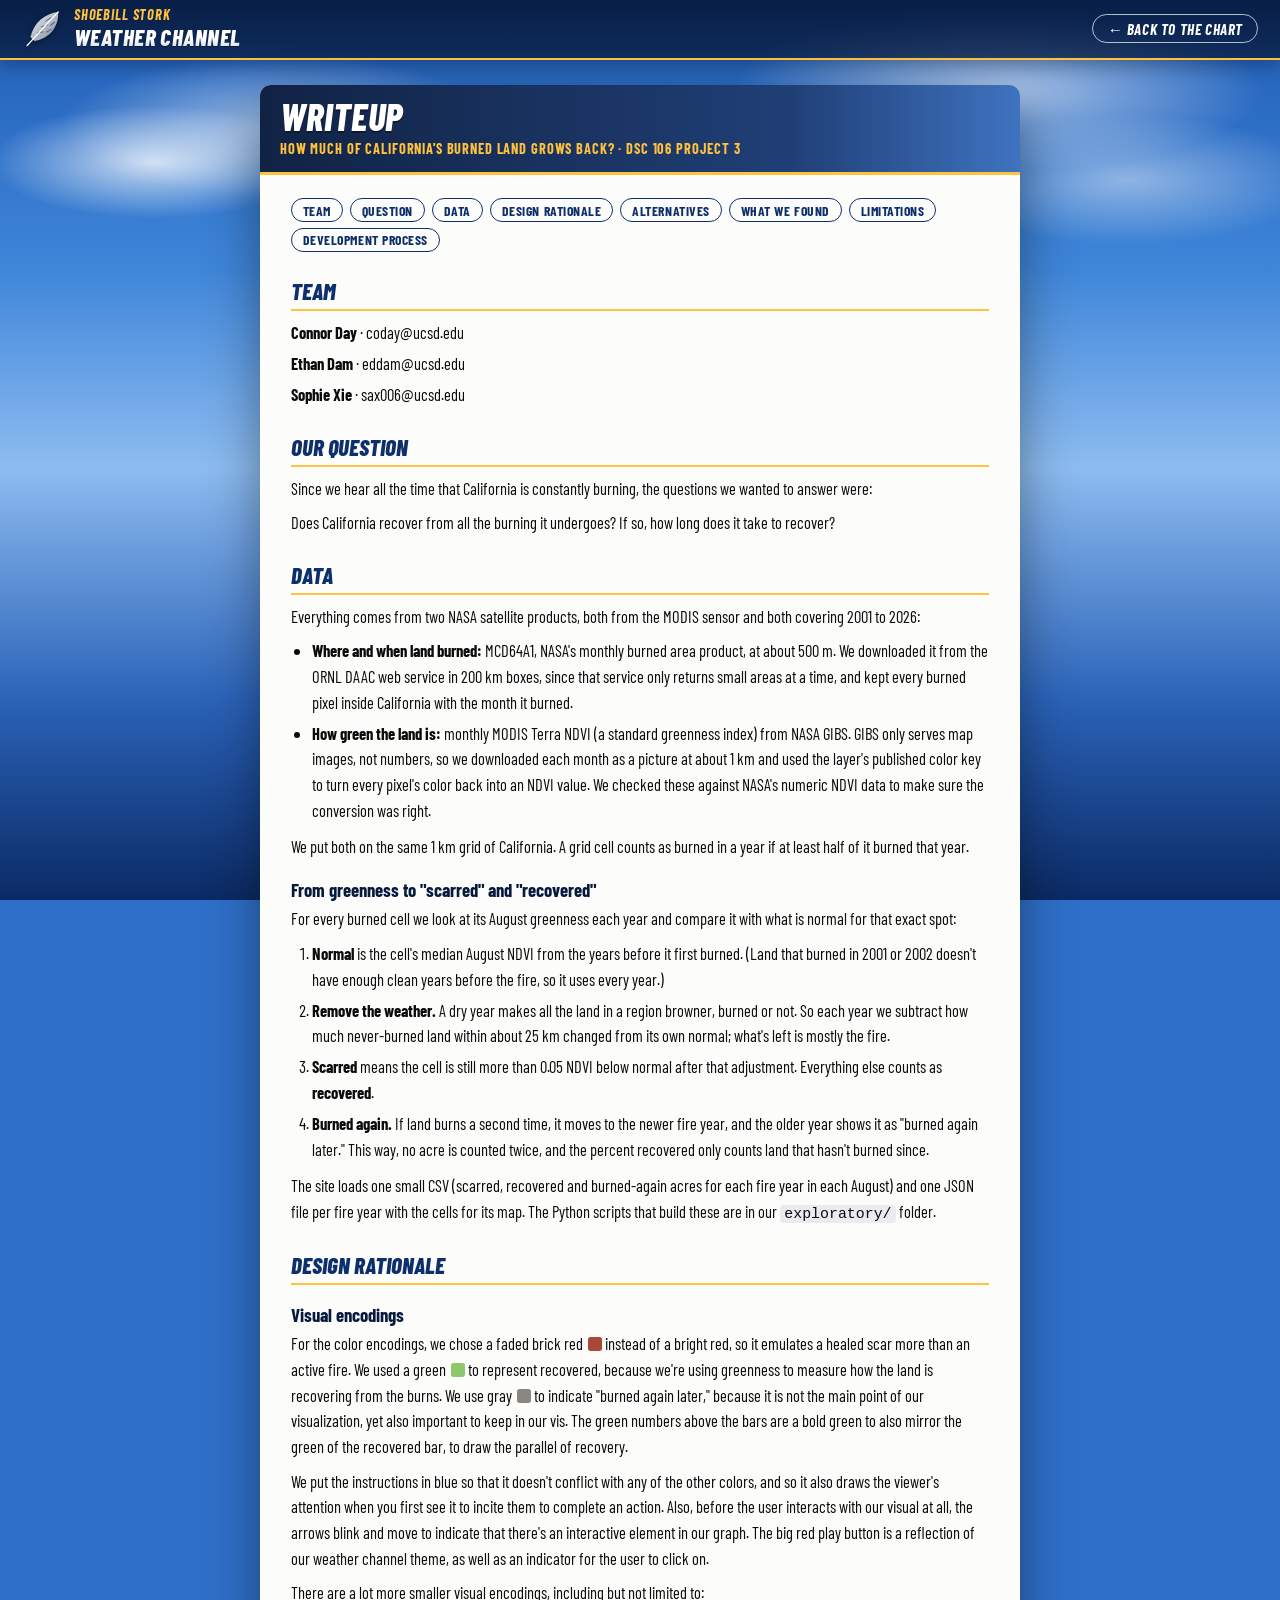
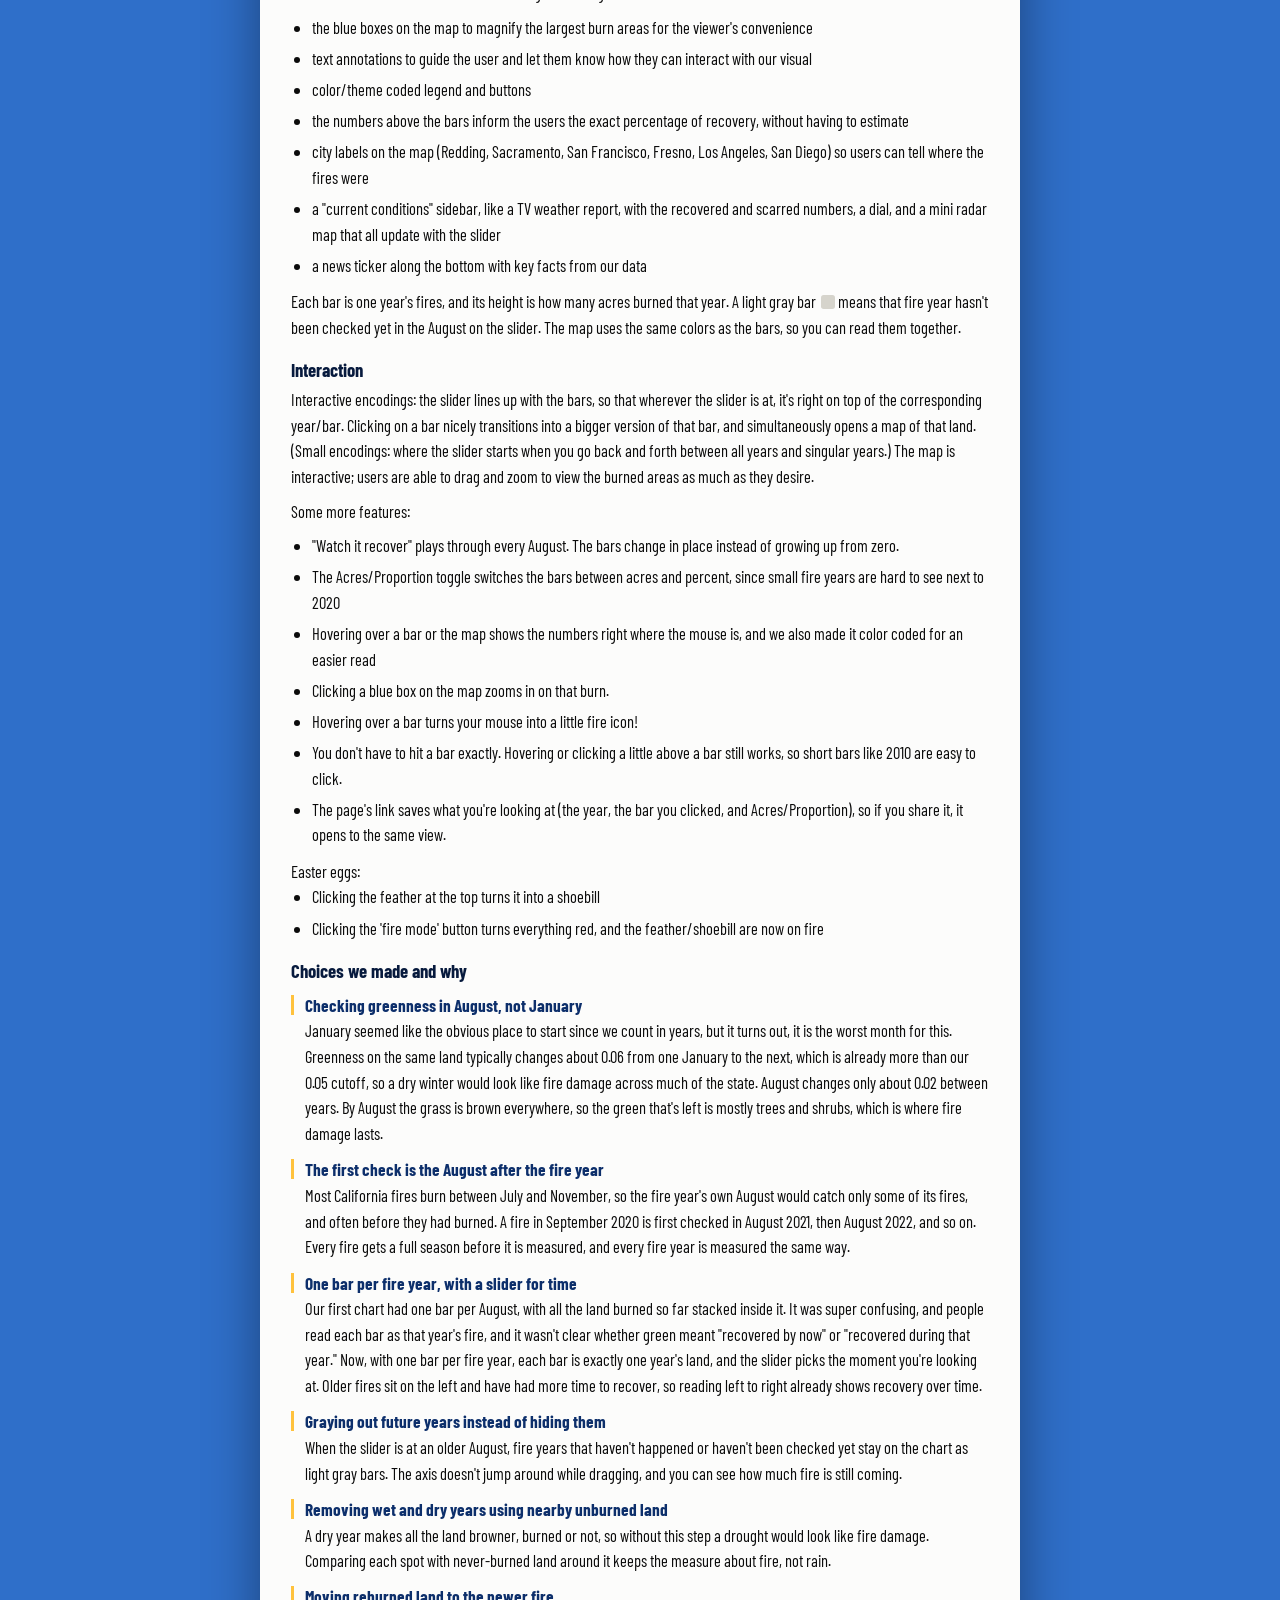
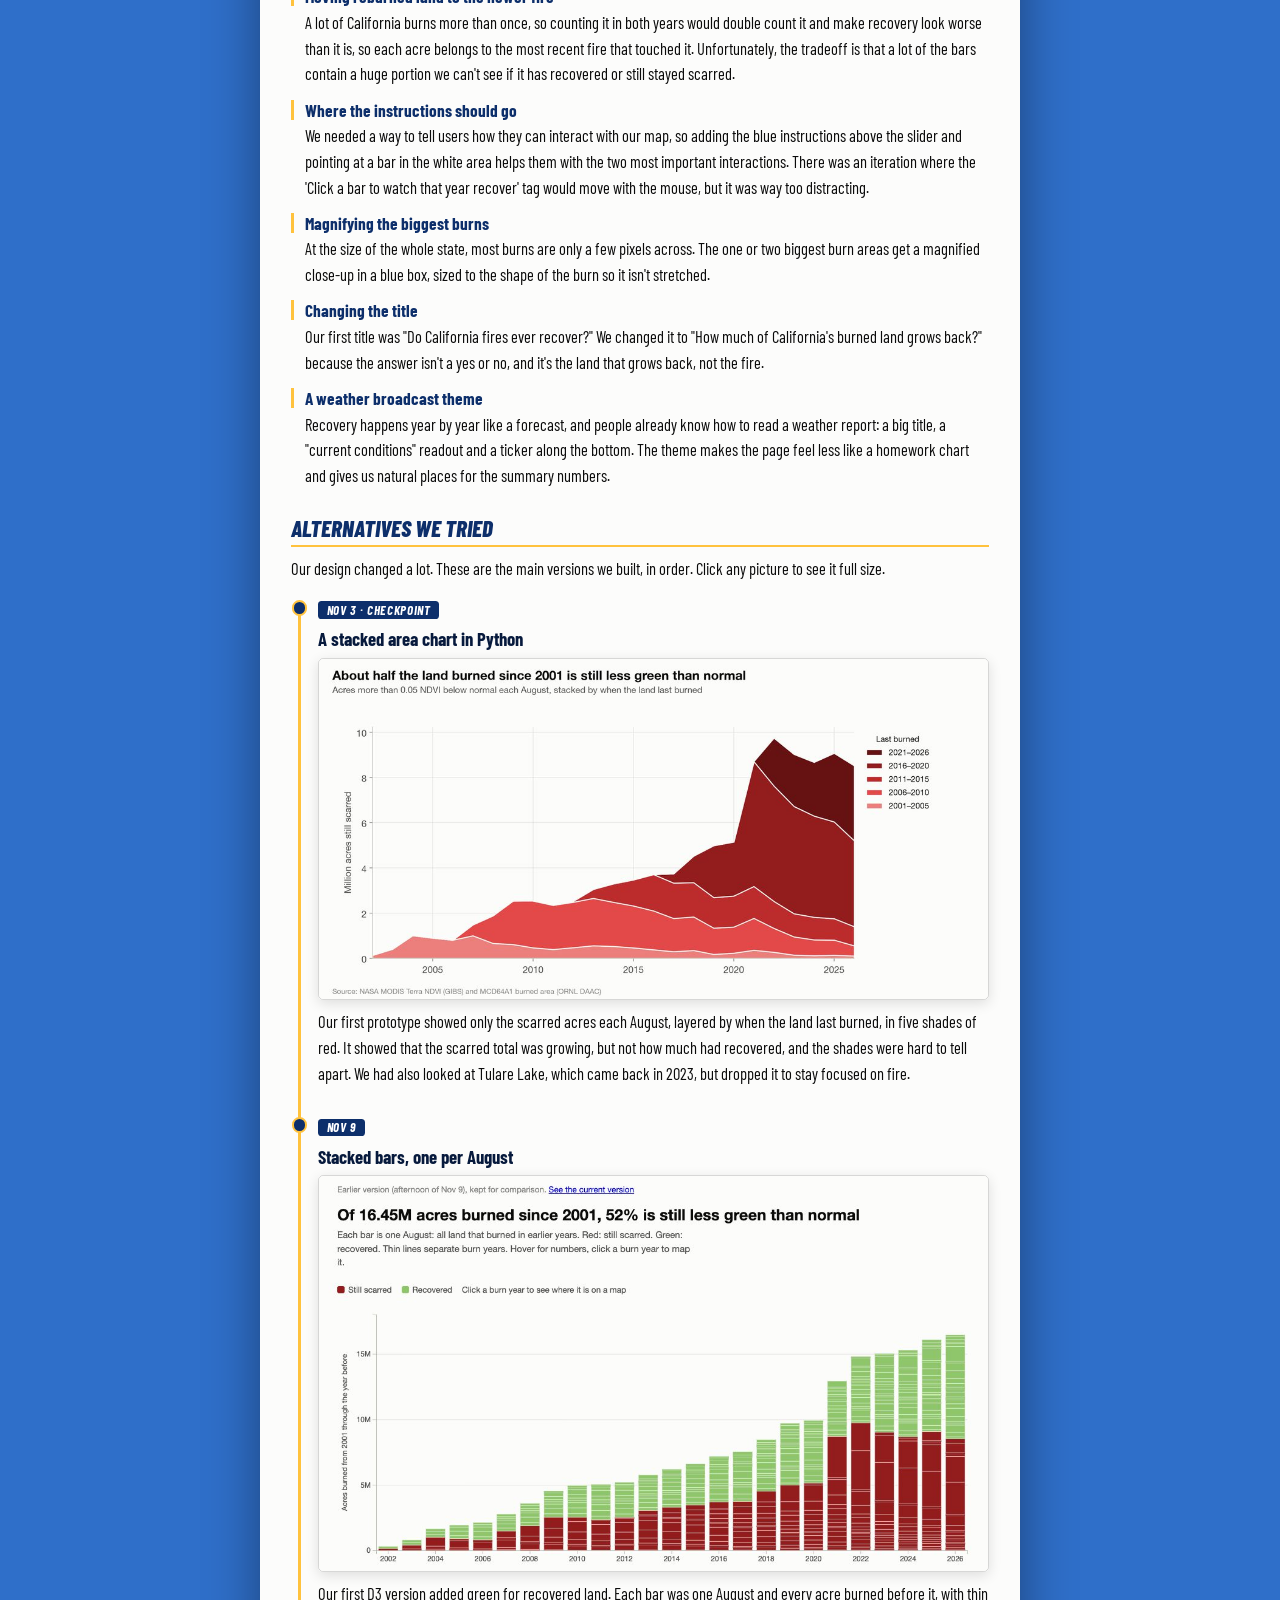
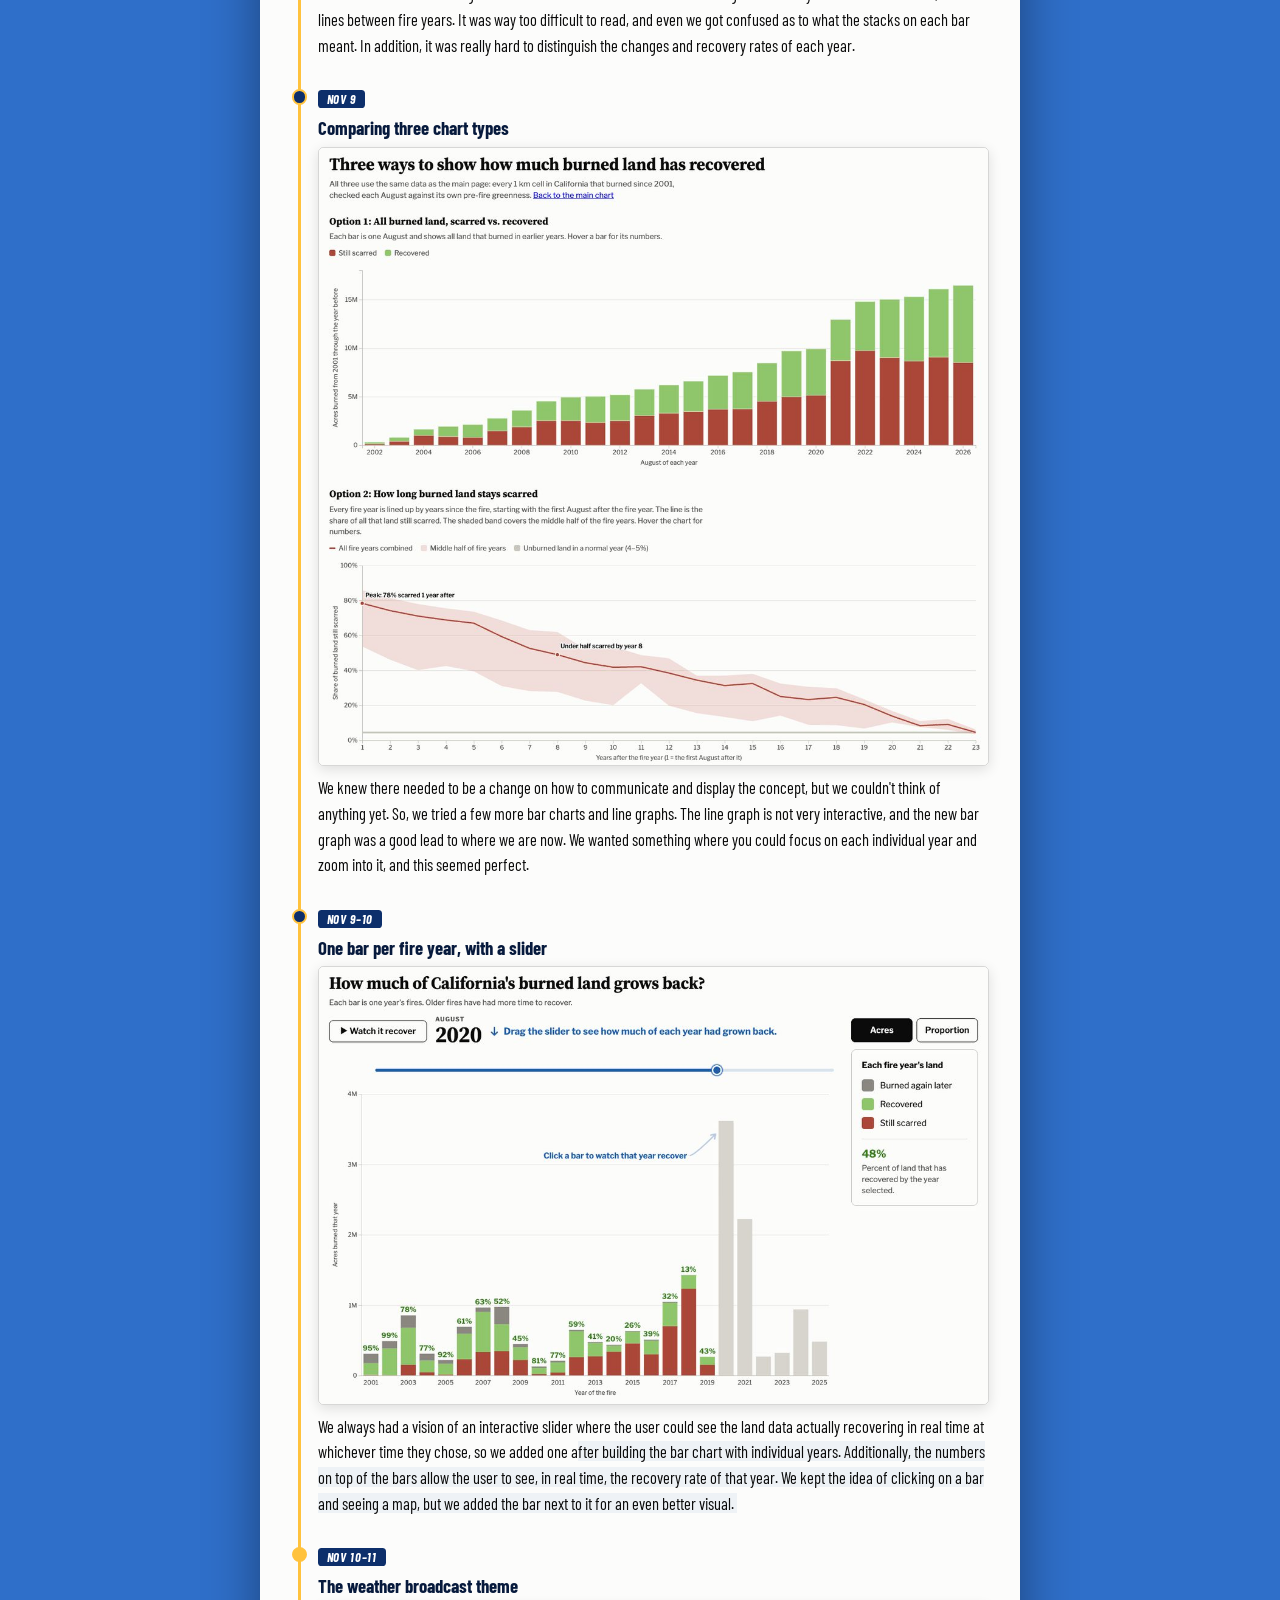
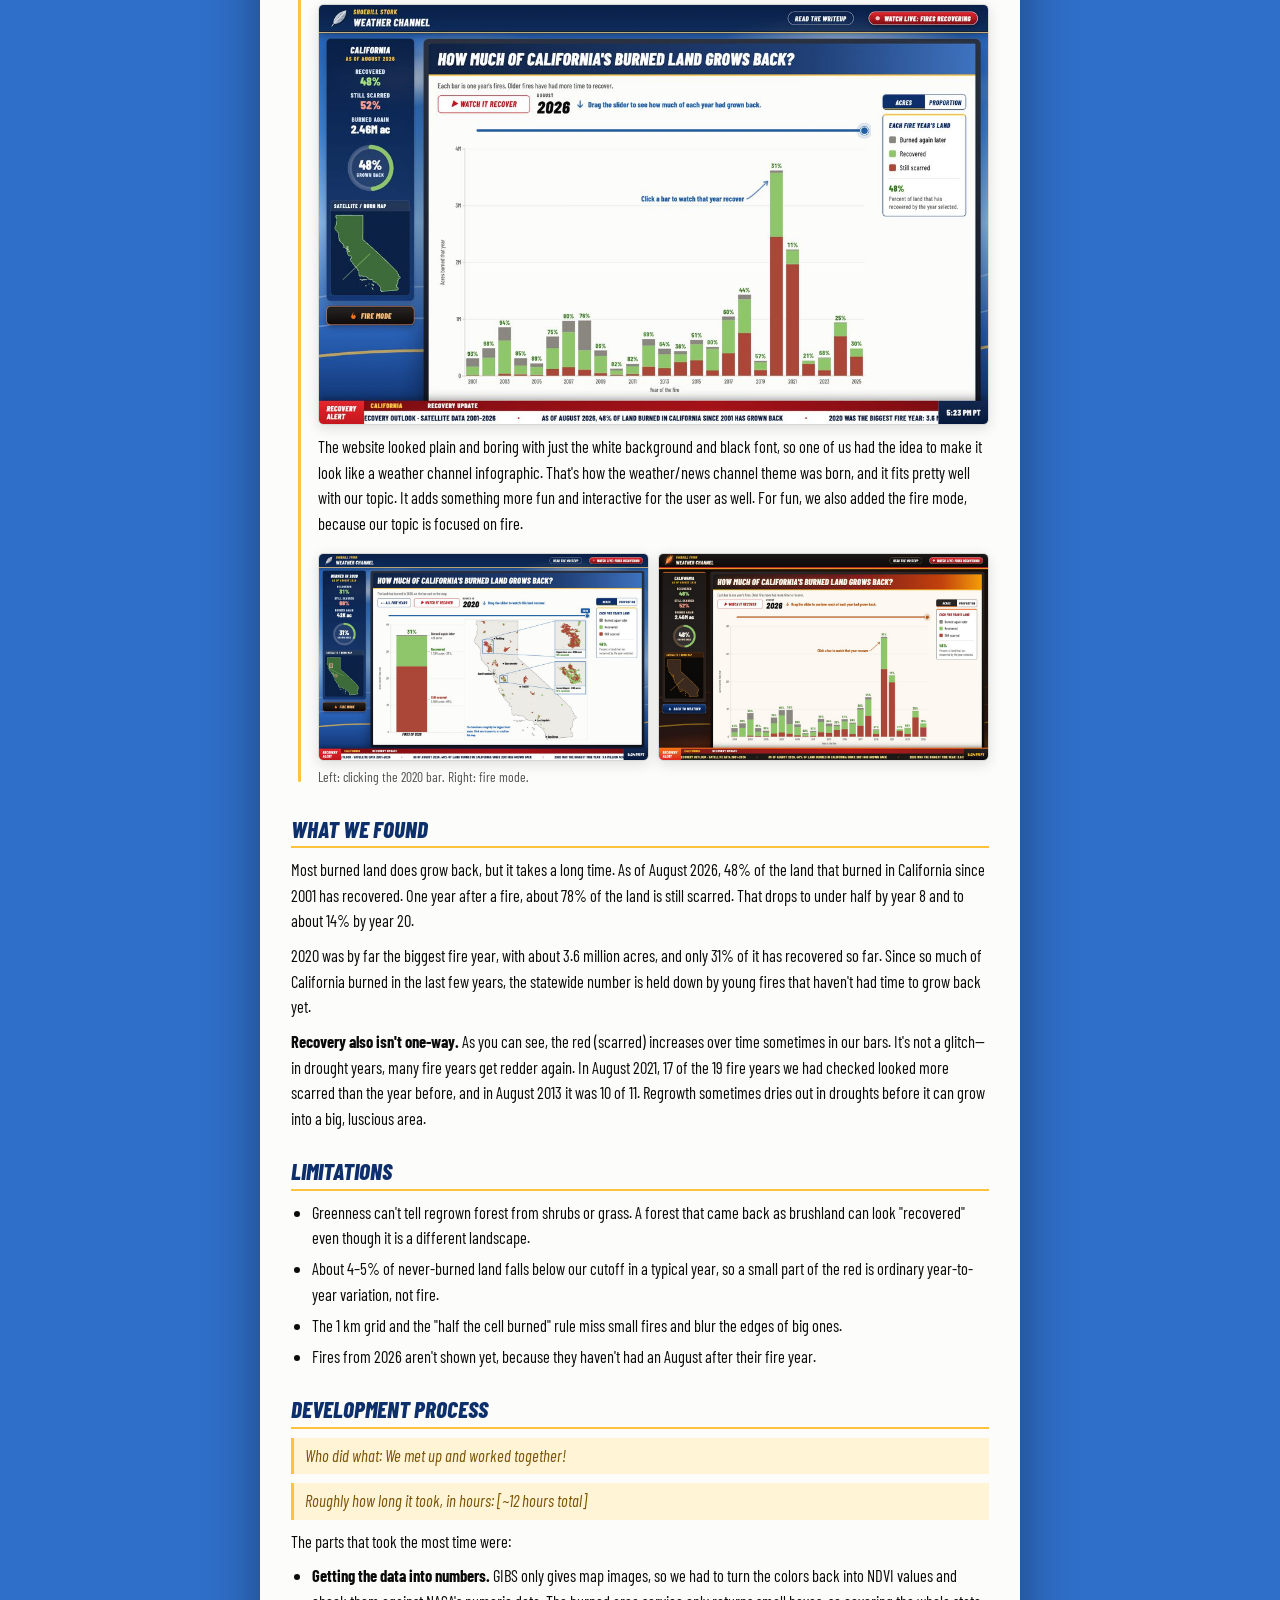
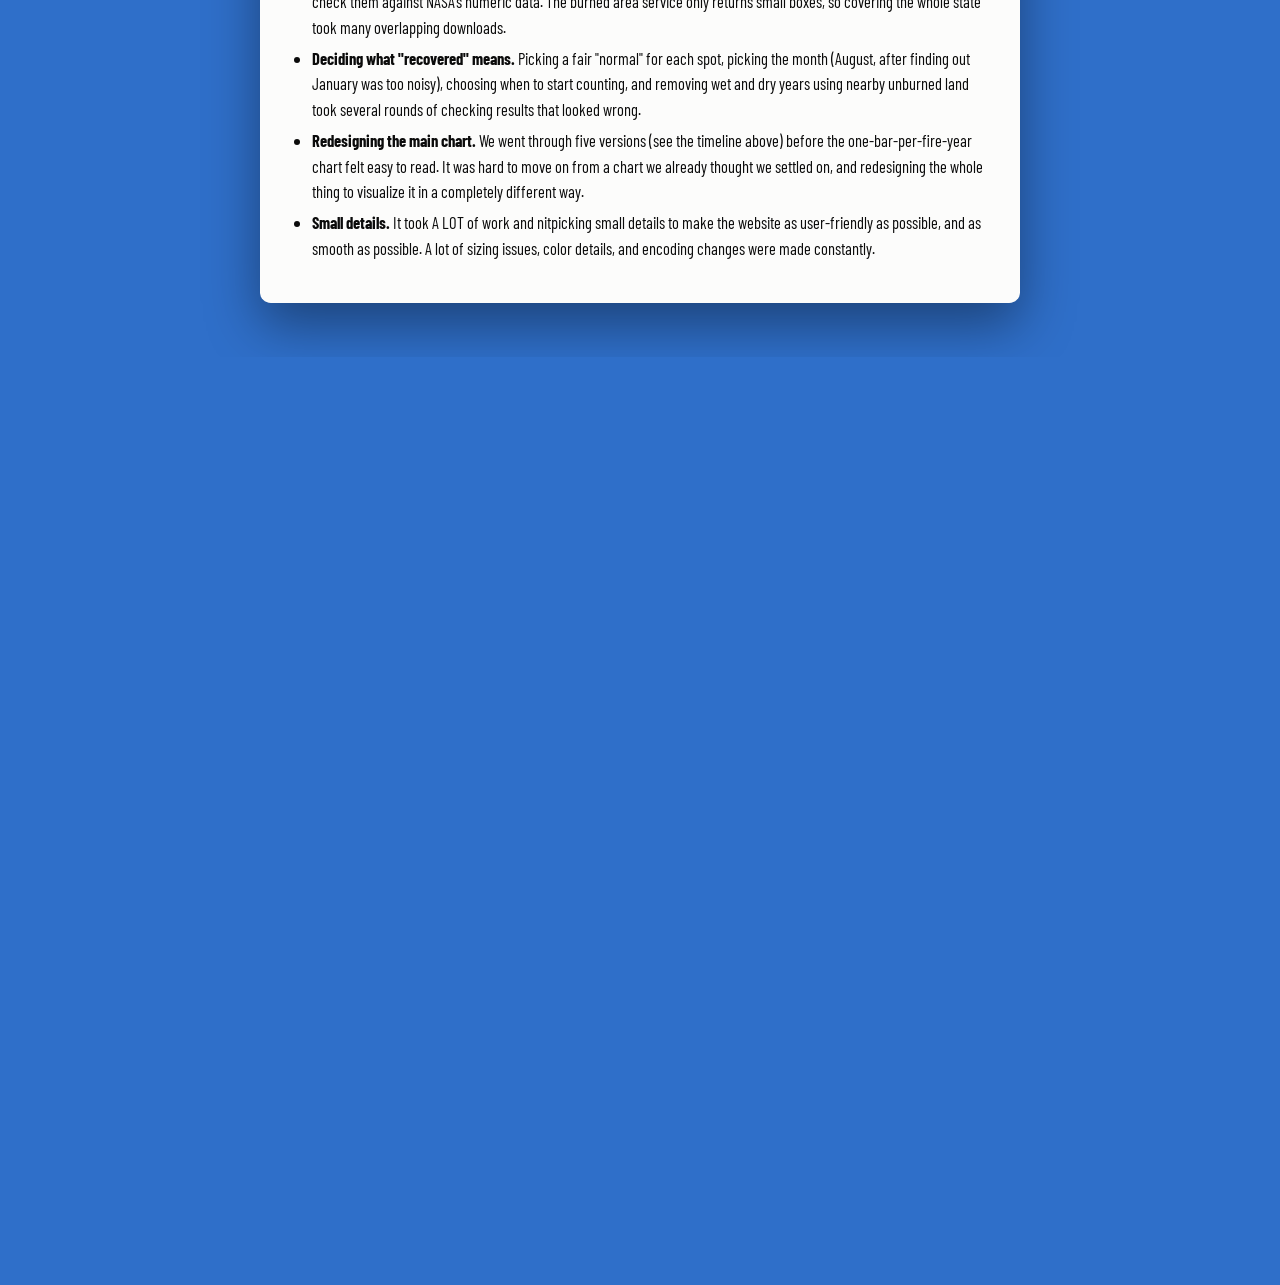
==== commit 516a5d35: "inserting the writeup put the writeup into the writeup section, add fire cursor easter egg, add expl" ====
--- a/writeup.html
+++ b/writeup.html
@@ -8,7 +8,7 @@
   <link rel="preconnect" href="https://fonts.gstatic.com" crossorigin>
   <link rel="stylesheet" href="https://fonts.googleapis.com/css2?family=Barlow+Condensed:ital,wght@0,400;0,500;0,600;0,700;0,800;1,700;1,800&display=swap">
   <link rel="stylesheet" href="style.css?v=final-1">
-  <link rel="stylesheet" href="weather.css?v=final-16">
+  <link rel="stylesheet" href="weather.css?v=final-20">
   <link rel="stylesheet" href="fire.css?v=final-17">
   <!-- Turn fire mode on before the page draws, if this visitor chose it last time. -->
   <script>try { if (localStorage.getItem('fireMode') === '1') document.documentElement.classList.add('fire-mode'); } catch (e) {}</script>
@@ -59,128 +59,329 @@
       </div>
 
       <div class="writeup-body">
-        <!--
-          How to fill this in: replace each paragraph marked class="todo" with your own writing,
-          then delete the "todo" class (or the whole note). The "Facts to draw on" lists are our
-          design notes, there to jog your memory; rewrite them in your own words or delete them.
-        -->
-
-        <section>
+        <nav class="writeup-toc" aria-label="Sections">
+          <a href="#team">Team</a>
+          <a href="#question">Question</a>
+          <a href="#data">Data</a>
+          <a href="#rationale">Design rationale</a>
+          <a href="#alternatives">Alternatives</a>
+          <a href="#found">What we found</a>
+          <a href="#limits">Limitations</a>
+          <a href="#process">Development process</a>
+        </nav>
+
+        <section id="team">
           <h2>Team</h2>
-          <p class="todo">Names, and who did what.</p>
-        </section>
-
-        <section>
+          <ul class="team">
+            <li><strong>Connor Day</strong> · coday@ucsd.edu</li>
+            <li><strong>Ethan Dam</strong> · eddam@ucsd.edu</li>
+            <li><strong>Sophie Xie</strong> · sax006@ucsd.edu</li>
+          </ul>
+        </section>
+
+        <section id="question">
           <h2>Our question</h2>
-          <p class="todo">One or two sentences: what we wanted to find out and why California fires.</p>
-        </section>
-
-        <section>
+          <p>Since we hear all the time that California is constantly burning, the questions we wanted to
+            answer were:</p><p>Does California recover from all the burning it undergoes? If so, how long
+            does it take to recover?</p>
+        </section>
+
+        <section id="data">
           <h2>Data</h2>
-          <p class="todo">Where the data came from and how we turned it into "scarred" and "recovered".</p>
-          <details class="facts">
-            <summary>Facts to draw on</summary>
-            <ul>
-              <li>Burned area: NASA MODIS MCD64A1 (monthly burned area, about 500 m).</li>
-              <li>Greenness: MODIS NDVI from NASA GIBS; we read the map tiles' colors back into NDVI values and checked them against NASA's numeric data.</li>
-              <li>1 km cells across California, 2001–2026, one check every August.</li>
-              <li>"Scarred" = August greenness more than 0.05 below the cell's own pre-fire normal, after subtracting how much never-burned land within about 25 km changed that year.</li>
-              <li>Land that burns again moves to the newer fire, so no acre is counted twice.</li>
-            </ul>
-          </details>
-        </section>
-
-        <section>
+          <p>Everything comes from two NASA satellite products, both from the MODIS sensor and both
+            covering 2001 to 2026:</p>
+          <ul>
+            <li><strong>Where and when land burned:</strong> MCD64A1, NASA's monthly burned area
+              product, at about 500 m. We downloaded it from the ORNL DAAC web service in 200 km
+              boxes, since that service only returns small areas at a time, and kept every burned
+              pixel inside California with the month it burned.</li>
+            <li><strong>How green the land is:</strong> monthly MODIS Terra NDVI (a standard
+              greenness index) from NASA GIBS. GIBS only serves map images, not numbers, so we
+              downloaded each month as a picture at about 1 km and used the layer's published color
+              key to turn every pixel's color back into an NDVI value. We checked these against NASA's
+              numeric NDVI data to make sure the conversion was right.</li>
+          </ul>
+          <p>We put both on the same 1 km grid of California. A grid cell counts as burned in a year
+            if at least half of it burned that year.</p>
+
+          <h3>From greenness to "scarred" and "recovered"</h3>
+          <p>For every burned cell we look at its August greenness each year and compare it with
+            what is normal for that exact spot:</p>
+          <ol>
+            <li><strong>Normal</strong> is the cell's median August NDVI from the years before it
+              first burned. (Land that burned in 2001 or 2002 doesn't have enough clean years before
+              the fire, so it uses every year.)</li>
+            <li><strong>Remove the weather.</strong> A dry year makes all the land in a region browner,
+              burned or not. So each year we subtract how much never-burned land within about 25 km
+              changed from its own normal; what's left is mostly the fire.</li>
+            <li><strong>Scarred</strong> means the cell is still more than 0.05 NDVI below normal
+              after that adjustment. Everything else counts as <strong>recovered</strong>.</li>
+            <li><strong>Burned again.</strong> If land burns a second time, it moves to the newer
+              fire year, and the older year shows it as "burned again later." This way, no acre is
+              counted twice, and the percent recovered only counts land that hasn't burned since.</li>
+          </ol>
+          <p>The site loads one small CSV (scarred, recovered and burned-again acres for each fire year
+            in each August) and one JSON file per fire year with the cells for its map. The Python
+            scripts that build these are in our <code>exploratory/</code> folder.</p>
+        </section>
+
+        <section id="rationale">
           <h2>Design rationale</h2>
 
           <h3>Visual encodings</h3>
-          <p class="todo">Why one bar per fire year, why these three colors, why the percentages above the bars.</p>
-          <details class="facts">
-            <summary>Facts to draw on</summary>
-            <ul>
-              <li>Each bar is one year's fires: red = still scarred, green = recovered, gray = burned again later, light gray = not checked yet.</li>
-              <li>The scar color is a faded brick red rather than bright red, so it reads as a healed scar rather than an active fire.</li>
-              <li>Green numbers above the bars give the share recovered as of the August on the slider; an Acres/Proportion toggle switches bar height between size and share.</li>
-              <li>Instructions are blue, a color no data uses, so they never get mistaken for data.</li>
-            </ul>
-          </details>
+          <p>For the color encodings, we chose a faded brick red
+            <span class="swatch" style="background:#aa4738"></span>instead of a bright red, so it
+            emulates a healed scar more than an active fire. We used a green
+            <span class="swatch" style="background:#8fc66b"></span>to represent recovered, because
+            we're using greenness to measure how the land is recovering from the burns. We use gray
+            <span class="swatch" style="background:#8a8780"></span>to indicate "burned again later,"
+            because it is not the main point of our visualization, yet also important to keep in our
+            vis. The green numbers above the bars are a bold green to also mirror the green of the
+            recovered bar, to draw the parallel of recovery.</p>
+          <p>We put the instructions in blue so that it doesn't conflict with any of the other colors,
+            and so it also draws the viewer's attention when you first see it to incite them to
+            complete an action. Also, before the user interacts with our visual at all, the arrows
+            blink and move to indicate that there's an interactive element in our graph. The big red
+            play button is a reflection of our weather channel theme, as well as an indicator for the
+            user to click on.</p>
+          <p>There are a lot more smaller visual encodings, including but not limited to:</p>
+          <ul>
+            <li>the blue boxes on the map to magnify the largest burn areas for the viewer's
+              convenience</li>
+            <li>text annotations to guide the user and let them know how they can interact with our
+              visual</li>
+            <li>color/theme coded legend and buttons</li><li>the numbers above the bars inform the users the exact percentage of recovery, without having to estimate</li>
+            <li>city labels on the map (Redding, Sacramento, San Francisco, Fresno, Los Angeles, San
+              Diego) so users can tell where the fires were</li>
+            <li>a "current conditions" sidebar, like a TV weather report, with the recovered and
+              scarred numbers, a dial, and a mini radar map that all update with the slider</li>
+            <li>a news ticker along the bottom with key facts from our data</li>
+          </ul>
+          <p class="added">Each bar is one year's fires, and its height is how many acres burned that
+            year. A light gray bar <span class="swatch" style="background:#d6d4cc"></span>means that
+            fire year hasn't been checked yet in the August on the slider. The map uses the same colors
+            as the bars, so you can read them together.</p>
 
           <h3>Interaction</h3>
-          <p class="todo">How the slider, Watch it recover, clicking a bar, and the map work, and why.</p>
-          <details class="facts">
-            <summary>Facts to draw on</summary>
-            <ul>
-              <li>The slider is lined up with the bars: each August's stop sits just right of the last fire year that has been checked by then.</li>
-              <li>Clicking a bar zooms into it and opens a map of that land; the slider then starts at the fire's first check so Watch it recover shows the whole recovery.</li>
-              <li>Blue boxes magnify the one or two biggest burn areas, because whole-state burns are hard to see at full size.</li>
-              <li>The weather-broadcast theme frames the chart as a forecast-style graphic; the sidebar readouts follow the slider.</li>
-            </ul>
-          </details>
+          <p>Interactive encodings: the slider lines up with the bars, so that wherever the
+            slider is at, it's right on top of the corresponding year/bar. Clicking on a bar nicely
+            transitions into a bigger version of that bar, and simultaneously opens a map of that land.
+            (Small encodings: where the slider starts when you go back and forth between all years and
+            singular years.) The map is interactive; users are able to drag and zoom to view the burned
+            areas as much as they desire.&nbsp;</p><p>Some more features:&nbsp;</p>
+          <ul class="added">
+            <li>"Watch it recover" plays through every August. The bars change in place instead of
+              growing up from zero.</li>
+            <li>The Acres/Proportion toggle switches the bars between acres and percent, since small
+              fire years are hard to see next to 2020</li>
+            <li>Hovering over a bar or the map shows the numbers right where the mouse is, and we also made it color coded for an easier read</li>
+            <li>Clicking a blue box on the map zooms in on that burn.</li><li>Hovering over a bar turns your mouse into a little fire icon!</li>
+            <li>You don't have to hit a bar exactly. Hovering or clicking a little above a bar still
+              works, so short bars like 2010 are easy to click.</li>
+            <li>The page's link saves what you're looking at (the year, the bar you clicked, and
+              Acres/Proportion), so if you share it, it opens to the same view.</li>
+          </ul><div>Easter eggs:</div><div><ul class="added"><li>Clicking the feather at the top turns it into a shoebill</li><li>Clicking the 'fire mode' button turns everything red, and the feather/shoebill are now on fire</li></ul></div>
 
           <h3>Choices we made and why</h3>
-          <p class="todo">The decisions a reader might question, and our reasons.</p>
-          <details class="facts">
-            <summary>Facts to draw on</summary>
-            <ul>
-              <li>Why August: greenness on the same land changes about 0.02 from one August to the next but about 0.06 from one January to the next, which is more than our 0.05 cutoff. By August the grass is brown everywhere, so what's left is trees and shrubs.</li>
-              <li>Each fire is first checked the August after its fire year: most fires burn July–November, so the fire year's own August would catch only some of them, weeks after they burned.</li>
-            </ul>
-          </details>
-
-          <h3>Alternatives we tried</h3>
-          <p class="todo">What earlier versions looked like and why we moved on.</p>
-          <details class="facts">
-            <summary>Facts to draw on</summary>
-            <ul>
-              <li>A stacked area chart, then stacked bars with one bar per August layered by burn year; readers took each bar to be one year's fire.</li>
-              <li>A comparison page: two-color stacked bars, a recovery curve by years since the fire, and bars grouped by age of burn.</li>
-              <li>A separate map panel below the chart, replaced by zooming into the clicked bar.</li>
-              <li>A newspaper-style look, then the weather-broadcast theme.</li>
-            </ul>
-          </details>
-        </section>
-
-        <section>
+          <dl class="choices">
+            <dt>Checking greenness in August, not January</dt>
+            <dd>January seemed like the obvious place to start since we count in years, but it turns out, it is the
+              worst month for this. Greenness on the same land typically changes about 0.06 from one
+              January to the next, which is already more than our 0.05 cutoff, so a dry winter would
+              look like fire damage across much of the state. August changes only about 0.02 between
+              years. By August the grass is brown everywhere, so the green that's left is mostly trees
+              and shrubs, which is where fire damage lasts.</dd>
+
+            <dt>The first check is the August after the fire year</dt>
+            <dd>Most California fires burn between July and November, so the fire year's own August
+              would catch only some of its fires, and often before they had burned. A fire in
+              September 2020 is first checked in August 2021, then August 2022, and so on. Every fire
+              gets a full season before it is measured, and every fire year is measured the same
+              way.</dd>
+
+            <dt>One bar per fire year, with a slider for time</dt>
+            <dd>Our first chart had one bar per August, with all the land burned so far stacked
+              inside it. It was super confusing, and people read each bar as that year's fire, and it wasn't clear whether green
+              meant "recovered by now" or "recovered during that year." Now, with one bar per fire year,
+              each bar is exactly one year's land, and the slider picks the moment you're looking
+              at. Older fires sit on the left and have had more time to recover, so reading left to
+              right already shows recovery over time.</dd>
+
+            <dt>Graying out future years instead of hiding them</dt>
+            <dd>When the slider is at an older August, fire years that haven't happened or haven't
+              been checked yet stay on the chart as light gray bars. The axis doesn't jump around
+              while dragging, and you can see how much fire is still coming.</dd>
+
+            <dt>Removing wet and dry years using nearby unburned land</dt>
+            <dd>A dry year makes all the land browner, burned or not, so without this step a drought
+              would look like fire damage. Comparing each spot with never-burned land around it keeps
+              the measure about fire, not rain.</dd>
+
+            <dt>Moving reburned land to the newer fire</dt>
+            <dd>A lot of California burns more than once, so counting it in both years would double count
+              it and make recovery look worse than it is, so each acre belongs to the most recent fire
+              that touched it. Unfortunately, the tradeoff is that a lot of the bars contain a huge portion we can't see if it has recovered or still stayed scarred.</dd>
+
+            <dt>Where the instructions should go</dt>
+            <dd>We needed a way to tell users how they can interact with our map, so adding the blue instructions above the slider and pointing at a bar in the white area helps them with the two most important interactions. There was an iteration where the 'Click a bar to watch that year recover' tag would move with the mouse, but it was way too distracting.&nbsp;</dd>
+
+            <dt>Magnifying the biggest burns</dt>
+            <dd>At the size of the whole state, most burns are only a few pixels across. The one or two
+              biggest burn areas get a magnified close-up in a blue box, sized to the shape of the burn
+              so it isn't stretched.</dd>
+
+            <dt>Changing the title</dt>
+            <dd>Our first title was "Do California fires ever recover?" We changed it to "How much of
+              California's burned land grows back?" because the answer isn't a yes or no, and it's the
+              land that grows back, not the fire.</dd>
+
+            <dt>A weather broadcast theme</dt>
+            <dd>Recovery happens year by year like a forecast, and people already know how to read a
+              weather report: a big title, a "current conditions" readout and a ticker along the
+              bottom. The theme makes the page feel less like a homework chart and gives us natural
+              places for the summary numbers.</dd>
+          </dl>
+        </section>
+
+        <section id="alternatives">
+          <h2>Alternatives we tried</h2>
+          <p>Our design changed a lot. These are the main versions we built, in order. Click any
+            picture to see it full size.</p>
+
+          <ol class="timeline">
+            <li>
+              <span class="when">Nov 3 · Checkpoint</span>
+              <h3>A stacked area chart in Python</h3>
+              <a href="images/1-python-prototype.jpg" target="_blank" rel="noopener"><img src="images/1-python-prototype.jpg" alt="Stacked area chart of acres still scarred each August, layered in five shades of red by when the land last burned." loading="lazy"></a>
+              <p>Our first prototype showed only the scarred acres each August, layered by when the land
+                last burned, in five shades of red. It showed that the scarred total was growing, but
+                not how much had recovered, and the shades were hard to tell apart. We had also looked
+                at Tulare Lake, which came back in 2023, but dropped it to stay focused on fire.</p>
+            </li>
+            <li>
+              <span class="when">Nov 9</span>
+              <h3>Stacked bars, one per August</h3>
+              <a href="images/2-stacked-by-august.jpg" target="_blank" rel="noopener"><img src="images/2-stacked-by-august.jpg" alt="Stacked bar chart with one bar per August from 2002 to 2026, red for still scarred and green for recovered." loading="lazy"></a>
+              <p>Our first D3 version added green for recovered land. Each bar was one August and every acre burned before it, with thin lines between fire years. It was way too difficult to read, and even we got confused as to what the stacks on each bar meant. In addition, it was really hard to distinguish the changes and recovery rates of each year.</p>
+            </li>
+            <li>
+              <span class="when">Nov 9</span>
+              <h3>Comparing three chart types</h3>
+              <a href="images/3-three-options.jpg" target="_blank" rel="noopener"><img src="images/3-three-options.jpg" alt="A comparison page with a two-color stacked bar chart and a recovery curve by years since the fire." loading="lazy"></a>
+              <p>We knew there needed to be a change on how to communicate and display the concept, but we couldn't think of anything yet. So, we tried a few more bar charts and line graphs. The line graph is not very interactive, and the new bar graph was a good lead to where we are now. We wanted something where you could focus on each individual year and zoom into it, and this seemed perfect.&nbsp;</p></li>
+            <li>
+              <span class="when">Nov 9–10</span>
+              <h3>One bar per fire year, with a slider</h3>
+              <a href="images/4-one-bar-per-fire-year.jpg" target="_blank" rel="noopener"><img src="images/4-one-bar-per-fire-year.jpg" alt="Bar chart with one bar per fire year and a slider set to August 2020; bars from 2020 onward are light gray." loading="lazy"></a><p><span style="font-size: 1.15rem;">We always had a vision of an interactive slider&nbsp;</span><span style="font-size: 1.15rem;">where the user could see the land data actually recovering in real time&nbsp;</span><span style="font-size: 1.15rem;">at whichever time they chose,</span><span style="font-size: 1.15rem;">&nbsp;so we added one a</span><span style="font-size: 1.15rem; background-color: rgba(31, 95, 168, 0.06);">fter building the bar chart with individual years. Additionally, the numbers on top of the bars allow the user to see, in real time, the recovery rate of that year. We kept the idea of clicking on a bar and seeing a map, but we added the bar next to it for an even better visual.&nbsp;</span></p></li>
+            <li>
+              <span class="when">Nov 10–11</span>
+              <h3>The weather broadcast theme</h3>
+              <a href="images/5-weather-overview.jpg" target="_blank" rel="noopener"><img src="images/5-weather-overview.jpg" alt="The final site styled as a TV weather broadcast, with a navy station bar, a conditions sidebar and an alert ticker." loading="lazy"></a>
+              <p>The website looked plain and boring with just the white background and black font, so one of us had the idea to make it look like a weather channel infographic. That's how the weather/news channel theme was born, and it fits pretty well with our topic. It adds something more fun and interactive for the user as well. For fun, we also added the fire mode, because our topic is focused on fire.</p>
+              <div class="timeline-pair">
+                <a href="images/6-weather-zoomed.jpg" target="_blank" rel="noopener"><img src="images/6-weather-zoomed.jpg" alt="The zoomed view of 2020: one large bar next to a map of California with two magnified burn areas." loading="lazy"></a>
+                <a href="images/7-fire-mode.jpg" target="_blank" rel="noopener"><img src="images/7-fire-mode.jpg" alt="The same chart in fire mode, with a charcoal and orange page around it." loading="lazy"></a>
+              </div>
+              <p class="caption">Left: clicking the 2020 bar. Right: fire mode.</p>
+            </li>
+          </ol>
+        </section>
+
+        <section id="found">
           <h2>What we found</h2>
-          <p class="todo">The answer to our question, in a few sentences.</p>
-          <details class="facts">
-            <summary>Facts to draw on</summary>
-            <ul>
-              <li>As of August 2026, 48% of land burned since 2001 has grown back.</li>
-              <li>Across all fires, the share still scarred is about 78% one year after, under half by year 8, and about 14% by year 20.</li>
-              <li>2020 was the biggest fire year (about 3.6 million acres); 31% recovered by August 2026.</li>
-              <li>Recovery isn't one-way: in drought years (2007, 2012–13, 2021) many fire years get redder again.</li>
-            </ul>
-          </details>
-        </section>
-
-        <section>
+          <p>Most burned land does grow back, but it takes a long time. As of August 2026, 48% of the
+            land that burned in California since 2001 has recovered. One year after a fire, about 78%
+            of the land is still scarred. That drops to under half by year 8 and to about 14% by year
+            20.</p>
+          <p>2020 was by far the biggest fire year, with about 3.6 million acres, and only 31% of it
+            has recovered so far. Since so much of California burned in the last few years, the
+            statewide number is held down by young fires that haven't had time to grow back yet.</p>
+          <p><b>Recovery also isn't one-way. </b>As you can see, the red (scarred) increases over time sometimes in our bars. It's not a glitch—in drought years, many fire years get redder again. In August
+            2021, 17 of the 19 fire years we had checked looked more scarred than the year before, and
+            in August 2013 it was 10 of 11. Regrowth sometimes dries out in droughts before it can grow into a big, luscious area.</p>
+        </section>
+
+        <section id="limits">
           <h2>Limitations</h2>
-          <p class="todo">What our measure can't tell, and where it could mislead.</p>
-          <details class="facts">
-            <summary>Facts to draw on</summary>
-            <ul>
-              <li>Greenness can't tell regrown forest from shrubs or grass, so a forest that turned into brushland can look "recovered".</li>
-              <li>About 4–5% of never-burned land falls below the cutoff in a typical year, so a little of the red is ordinary variation.</li>
-              <li>Young regrowth browns more in drought than nearby mature vegetation, so drought years can make land look scarred again.</li>
-            </ul>
-          </details>
-        </section>
-
-        <section>
+          <ul>
+            <li>Greenness can't tell regrown forest from shrubs or grass. A forest that came back as
+              brushland can look "recovered" even though it is a different landscape.</li>
+            <li>About 4–5% of never-burned land falls below our cutoff in a typical year, so a small
+              part of the red is ordinary year-to-year variation, not fire.</li>
+            <li>The 1 km grid and the "half the cell burned" rule miss small fires and blur the edges
+              of big ones.</li>
+            <li>Fires from 2026 aren't shown yet, because they haven't had an August after their fire
+              year.</li>
+          </ul>
+        </section>
+
+        <section id="process">
           <h2>Development process</h2>
-          <p class="todo">How we worked: who did what, roughly how long it took, what took the most time, what was hardest.</p>
-          <details class="facts">
-            <summary>Facts to draw on</summary>
-            <ul>
-              <li>Converting GIBS map-tile colors back into NDVI numbers, and checking them against NASA's numeric data.</li>
-              <li>Choosing a fair "normal" for each spot and removing wet and dry years using never-burned land nearby.</li>
-              <li>Rendering about 18,000 burned cells for 2020 smoothly (drawn on a canvas, with D3 handling zoom and positions).</li>
-            </ul>
-          </details>
-        </section>
-      </div>
+          <p class="todo">Who did what: We met up and worked together!</p>
+          <p class="todo">Roughly how long it took, in hours: [~12 hours total]</p>
+          <p>The parts that took the most time were:</p>
+          <ul>
+            <li><strong>Getting the data into numbers.</strong> GIBS only gives map images, so we
+              had to turn the colors back into NDVI values and check them against NASA's numeric data.
+              The burned area service only returns small boxes, so covering the whole state took many
+              overlapping downloads.</li>
+            <li><strong>Deciding what "recovered" means.</strong> Picking a fair "normal" for each spot,
+              picking the month (August, after finding out January was too noisy), choosing when to
+              start counting, and removing wet and dry years using nearby unburned land took several
+              rounds of checking results that looked wrong.</li>
+            <li><strong>Redesigning the main chart.</strong> We went through five versions (see the
+              timeline above) before the one-bar-per-fire-year chart felt easy to read. It was hard to move on from a chart we already thought we settled on, and redesigning the whole thing to visualize it in a completely different way.</li>
+            <li><strong>Small details.</strong> It took A LOT of work and nitpicking small details to make the website as user-friendly as possible, and as smooth as possible. A lot of sizing issues, color details, and encoding changes were made constantly.&nbsp;</li>
+          </ul>
+        </section>
+      </div><!-- end writeup-body -->
     </article>
   </main>
+
+  <!-- Edit mode, only on your own computer: open localhost:8765/writeup.html?edit, type into the
+       page, and press Save (or Cmd+S). Needs the edit server (proj3/tools/edit_server.py). -->
+  <script>
+  (() => {
+    const local = ['localhost', '127.0.0.1'].includes(location.hostname);
+    if (!local || !new URLSearchParams(location.search).has('edit')) return;
+    const body = document.querySelector('.writeup-body');
+    body.contentEditable = 'true';
+    body.spellcheck = true;
+    document.body.classList.add('editing');
+
+    const bar = document.createElement('div');
+    bar.className = 'edit-bar';
+    bar.innerHTML = '<span class="edit-status">Editing. Click any text to change it. Cmd+B bold, Cmd+I italic.</span>'
+      + '<button type="button" class="edit-save">Save</button>';
+    document.body.append(bar);
+    const status = bar.querySelector('.edit-status');
+    const button = bar.querySelector('.edit-save');
+    let dirty = false;
+    body.addEventListener('input', () => { dirty = true; status.textContent = 'Unsaved changes'; });
+    // Links shouldn't open while editing; click puts the cursor in the text instead.
+    body.addEventListener('click', (event) => { if (event.target.closest('a')) event.preventDefault(); });
+
+    async function save() {
+      status.textContent = 'Saving…';
+      try {
+        const response = await fetch('/save-writeup', {
+          method: 'POST',
+          headers: { 'Content-Type': 'application/json' },
+          body: JSON.stringify({ html: body.innerHTML }),
+        });
+        if (!response.ok) throw new Error(await response.text());
+        dirty = false;
+        status.textContent = `Saved at ${new Date().toLocaleTimeString()}`;
+      } catch (error) {
+        status.textContent = 'Could not save. Is the edit server running? (' + error.message + ')';
+      }
+    }
+    button.addEventListener('click', save);
+    window.addEventListener('keydown', (event) => {
+      if ((event.metaKey || event.ctrlKey) && event.key === 's') { event.preventDefault(); save(); }
+    });
+    window.addEventListener('beforeunload', (event) => { if (dirty) event.preventDefault(); });
+  })();
+  </script>
 </body>
 </html>
--- a/weather.css
+++ b/weather.css
@@ -423,6 +423,63 @@
 .facts summary { cursor: pointer; font-weight: 700; color: var(--cue); }
 .facts ul { margin: 6px 0 0; padding-left: 22px; }
 .facts li { margin-bottom: 3px; }
+.writeup-body ul, .writeup-body ol { margin: 0 0 12px; padding-left: 24px; }
+.writeup-body li { margin-bottom: 6px; }
+.writeup-body code { font-size: 0.9em; padding: 1px 5px; border-radius: 4px; background: rgb(13 47 107 / 8%); }
+
+/* Section links at the top of the writeup. */
+.writeup-toc { display: flex; flex-wrap: wrap; gap: 6px 8px; margin: 18px 0 4px; }
+.writeup-toc a {
+  padding: 3px 12px;
+  border: 1.5px solid var(--navy-2);
+  border-radius: 999px;
+  color: var(--navy-2);
+  font: 700 0.95rem var(--tv);
+  text-transform: uppercase;
+  letter-spacing: 0.04em;
+  text-decoration: none;
+}
+.writeup-toc a:hover { background: var(--navy-2); color: #fff; }
+.writeup-body section { scroll-margin-top: 12px; }
+
+.writeup-body .team { list-style: none; padding: 0; }
+
+/* Color keys beside the encoding list. */
+.swatch-list { list-style: none; padding-left: 0 !important; }
+.swatch { display: inline-block; width: 0.85em; height: 0.85em; margin: 0 4px 0 2px; border-radius: 3px; vertical-align: -0.06em; }
+
+/* Choices: each one a short heading and its reason. */
+.choices { margin: 0 0 12px; }
+.choices dt { margin-top: 14px; padding-left: 12px; border-left: 4px solid var(--gold); font: 700 1.2rem var(--tv); color: var(--navy-2); }
+.choices dd { margin: 4px 0 0 16px; }
+
+/* Alternatives timeline: a line down the left with one stop per version. */
+.writeup-body .timeline { list-style: none; position: relative; margin: 16px 0 0; padding: 0 0 0 30px; }
+.timeline::before { content: ""; position: absolute; left: 8px; top: 6px; bottom: 6px; width: 3px; border-radius: 2px; background: var(--gold); }
+.timeline > li { position: relative; margin-bottom: 30px; }
+.timeline > li::before {
+  content: "";
+  position: absolute;
+  left: -29px;
+  top: 4px;
+  width: 13px;
+  height: 13px;
+  border: 3px solid var(--gold);
+  border-radius: 50%;
+  background: var(--navy-2);
+}
+.timeline > li:last-child::before { background: var(--gold); }
+.timeline .when { display: inline-block; padding: 1px 10px; border-radius: 4px; background: var(--navy-2); color: #fff; font: italic 700 0.9rem var(--tv); text-transform: uppercase; letter-spacing: 0.05em; }
+.timeline h3 { margin-top: 6px; }
+.timeline img { display: block; width: 100%; margin: 8px 0 10px; border: 1px solid rgb(0 0 0 / 15%); border-radius: 6px; box-shadow: 0 4px 14px rgb(0 0 0 / 12%); }
+.timeline a:hover img { box-shadow: 0 0 0 3px var(--gold), 0 4px 14px rgb(0 0 0 / 12%); }
+.timeline-pair { display: grid; grid-template-columns: 1fr 1fr; gap: 10px; }
+.timeline-pair img { margin-bottom: 0; }
+.writeup-body .caption { margin-top: 6px; font-size: 0.95rem; color: var(--ink-2); }
+@media (max-width: 600px) {
+  .writeup-body { padding: 8px 18px 24px; }
+  .timeline-pair { grid-template-columns: 1fr; }
+}
 
 /* ---------- Left column: stats box, then the Fire mode button ---------- */
 .left-column { position: sticky; top: 10px; display: flex; flex-direction: column; gap: 12px; min-width: 0; }
@@ -462,3 +519,24 @@
   .logo-feather.logo-pop { animation: logo-pop 420ms cubic-bezier(0.3, 1.6, 0.5, 1); }
 }
 @keyframes logo-pop { 0% { transform: scale(0.4) rotate(-25deg); } 100% { transform: none; } }
+
+/* ---------- Writeup edit mode (local only, writeup.html?edit) ---------- */
+.editing .writeup-body { outline: none; }
+.editing .writeup-body:focus-within { box-shadow: inset 0 0 0 3px rgb(31 95 168 / 25%); }
+.edit-bar {
+  position: fixed;
+  left: 50%;
+  bottom: calc(16px + env(safe-area-inset-bottom, 0px));
+  z-index: 50;
+  display: flex;
+  align-items: center;
+  gap: 14px;
+  padding: 8px 10px 8px 18px;
+  border-radius: 999px;
+  background: var(--navy);
+  color: #fff;
+  font: 600 1rem var(--tv);
+  box-shadow: 0 8px 24px rgb(0 0 0 / 35%);
+  transform: translateX(-50%);
+}
+.edit-save { padding: 5px 18px; border: 0; border-radius: 999px; background: var(--gold); color: var(--navy); font: italic 800 1rem var(--tv); text-transform: uppercase; cursor: pointer; }
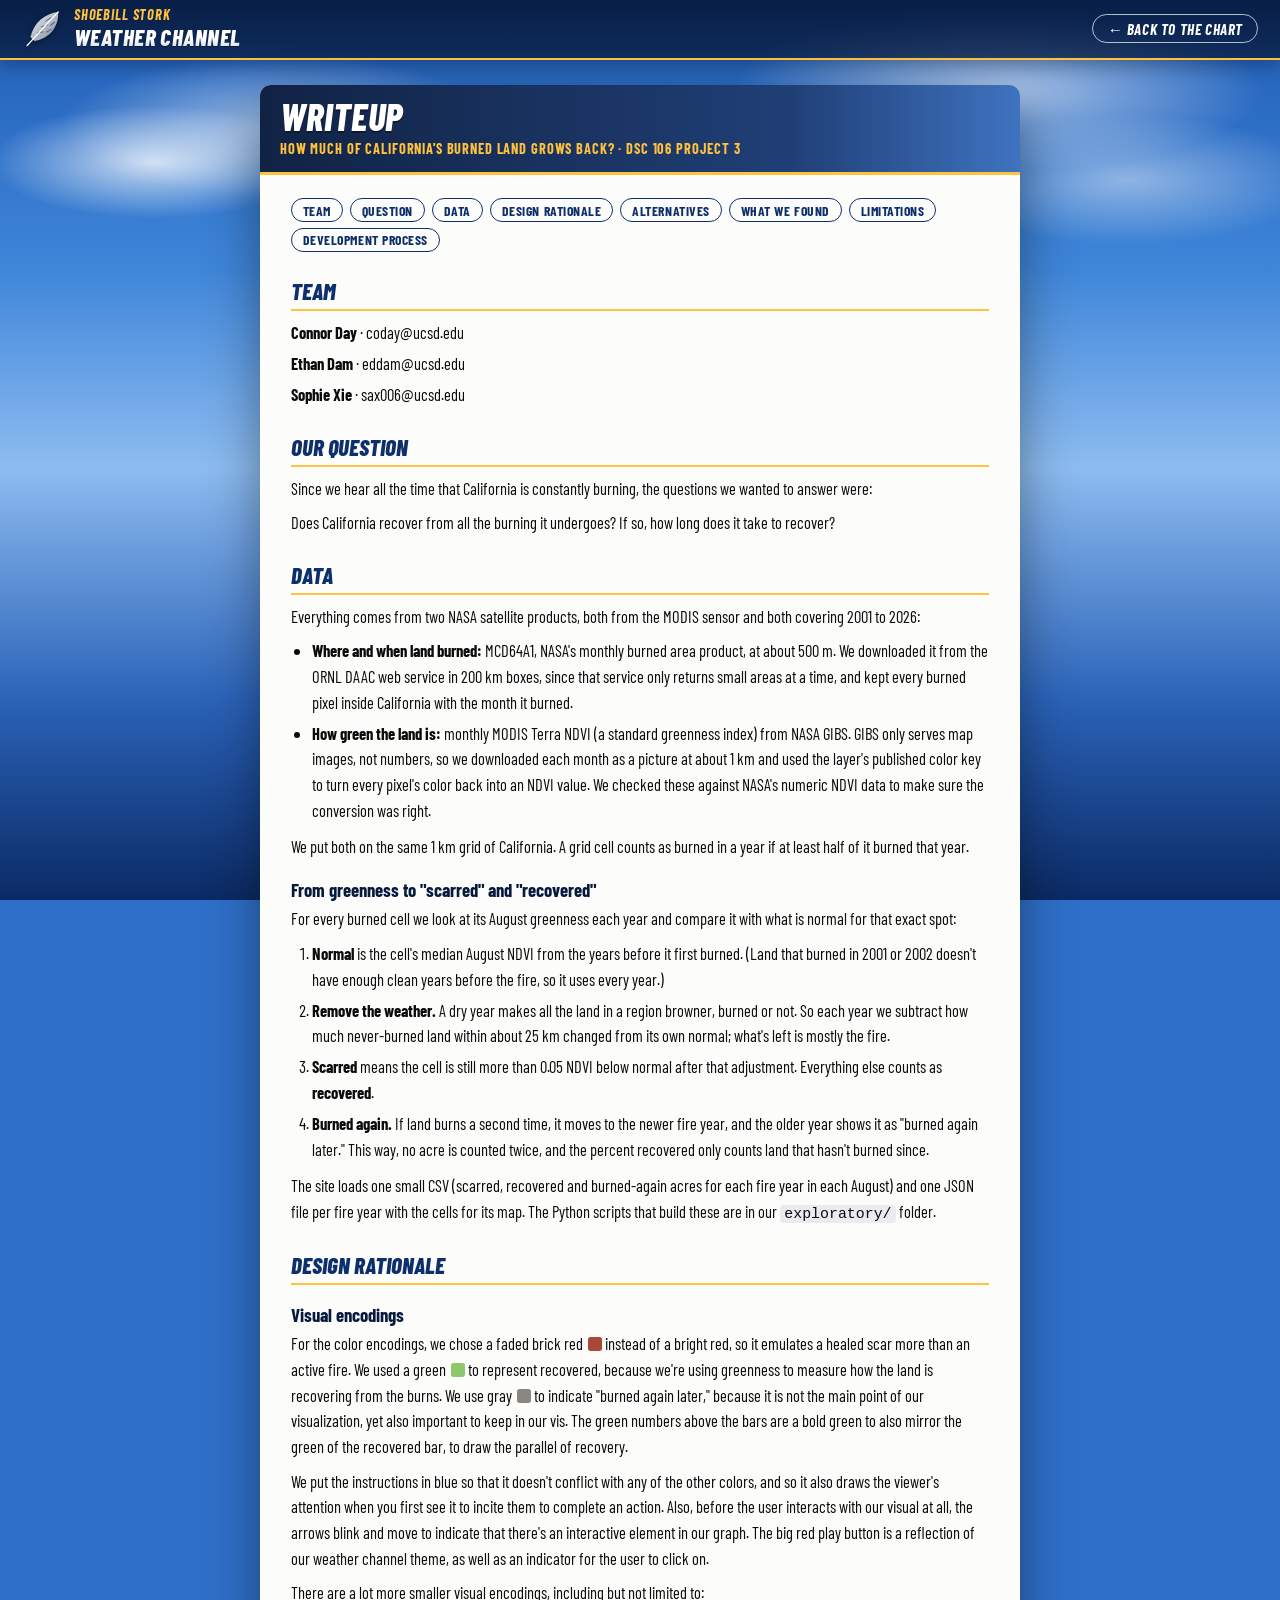
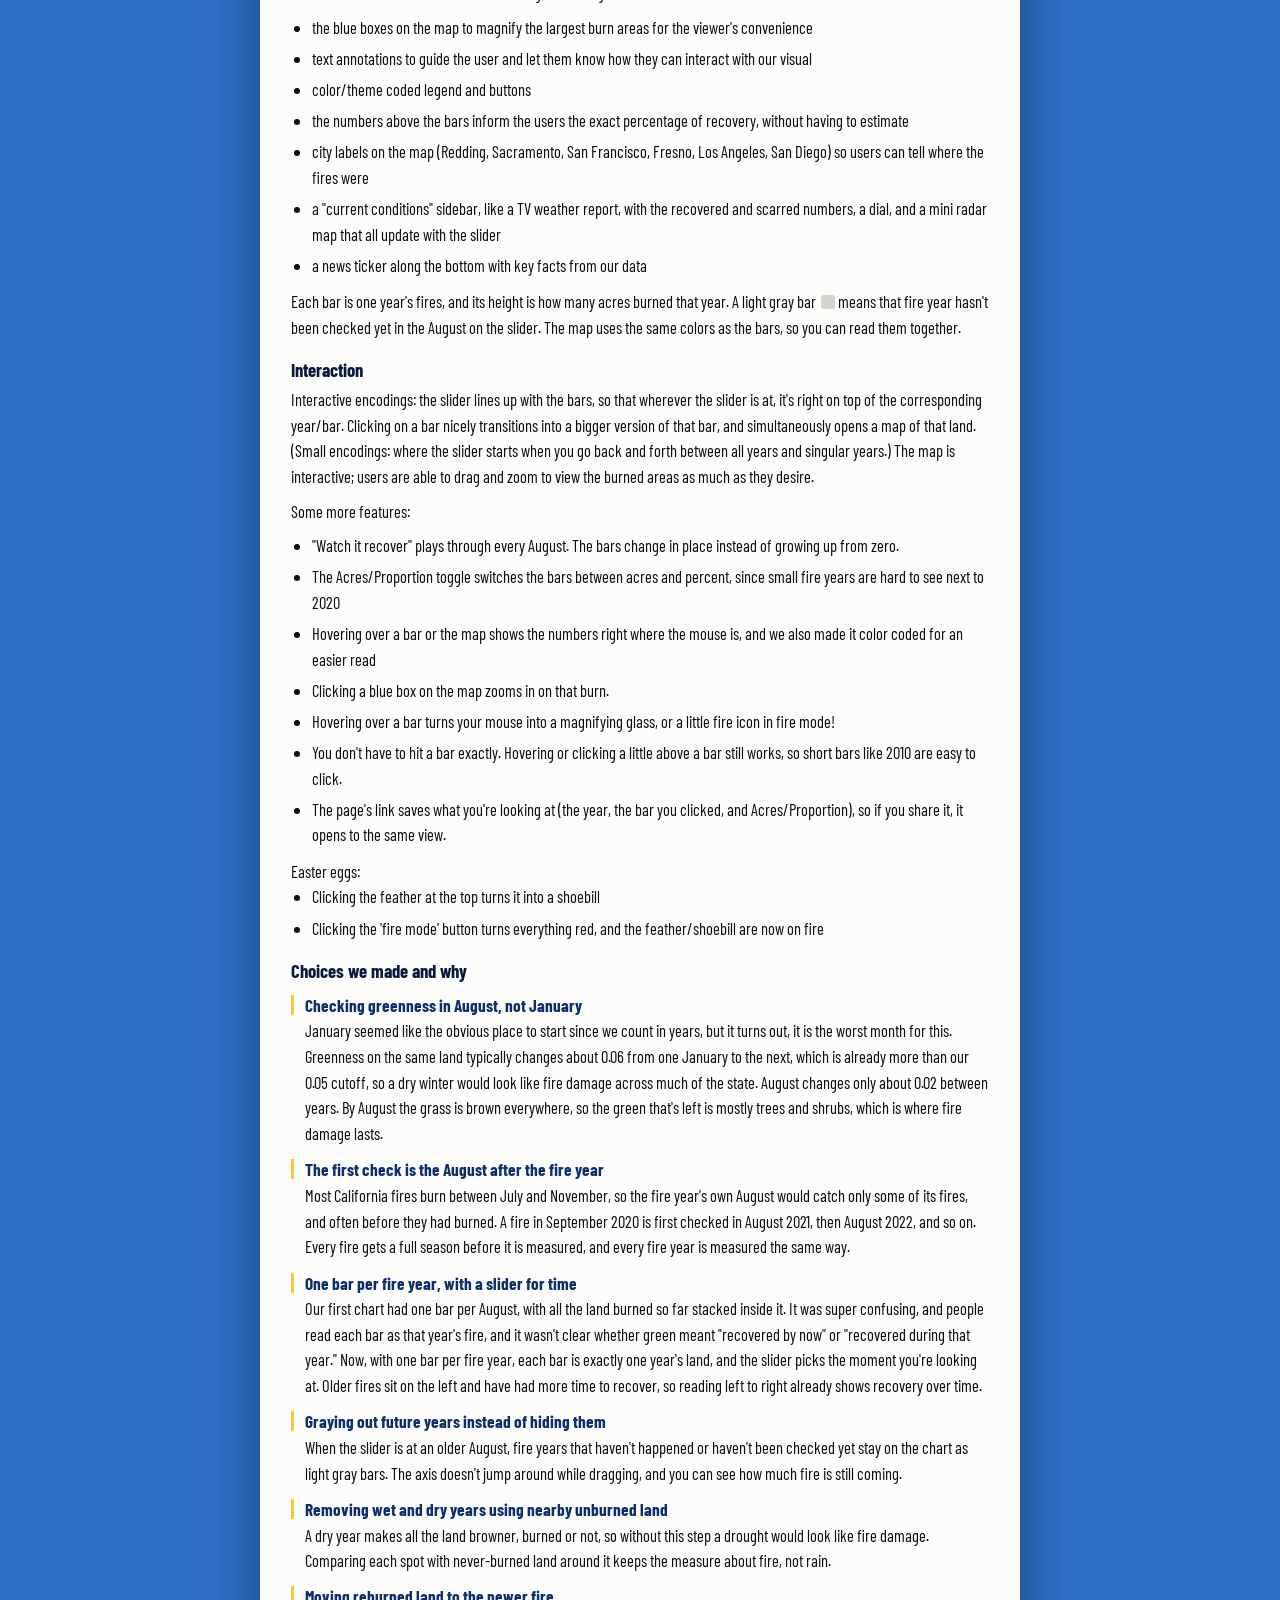
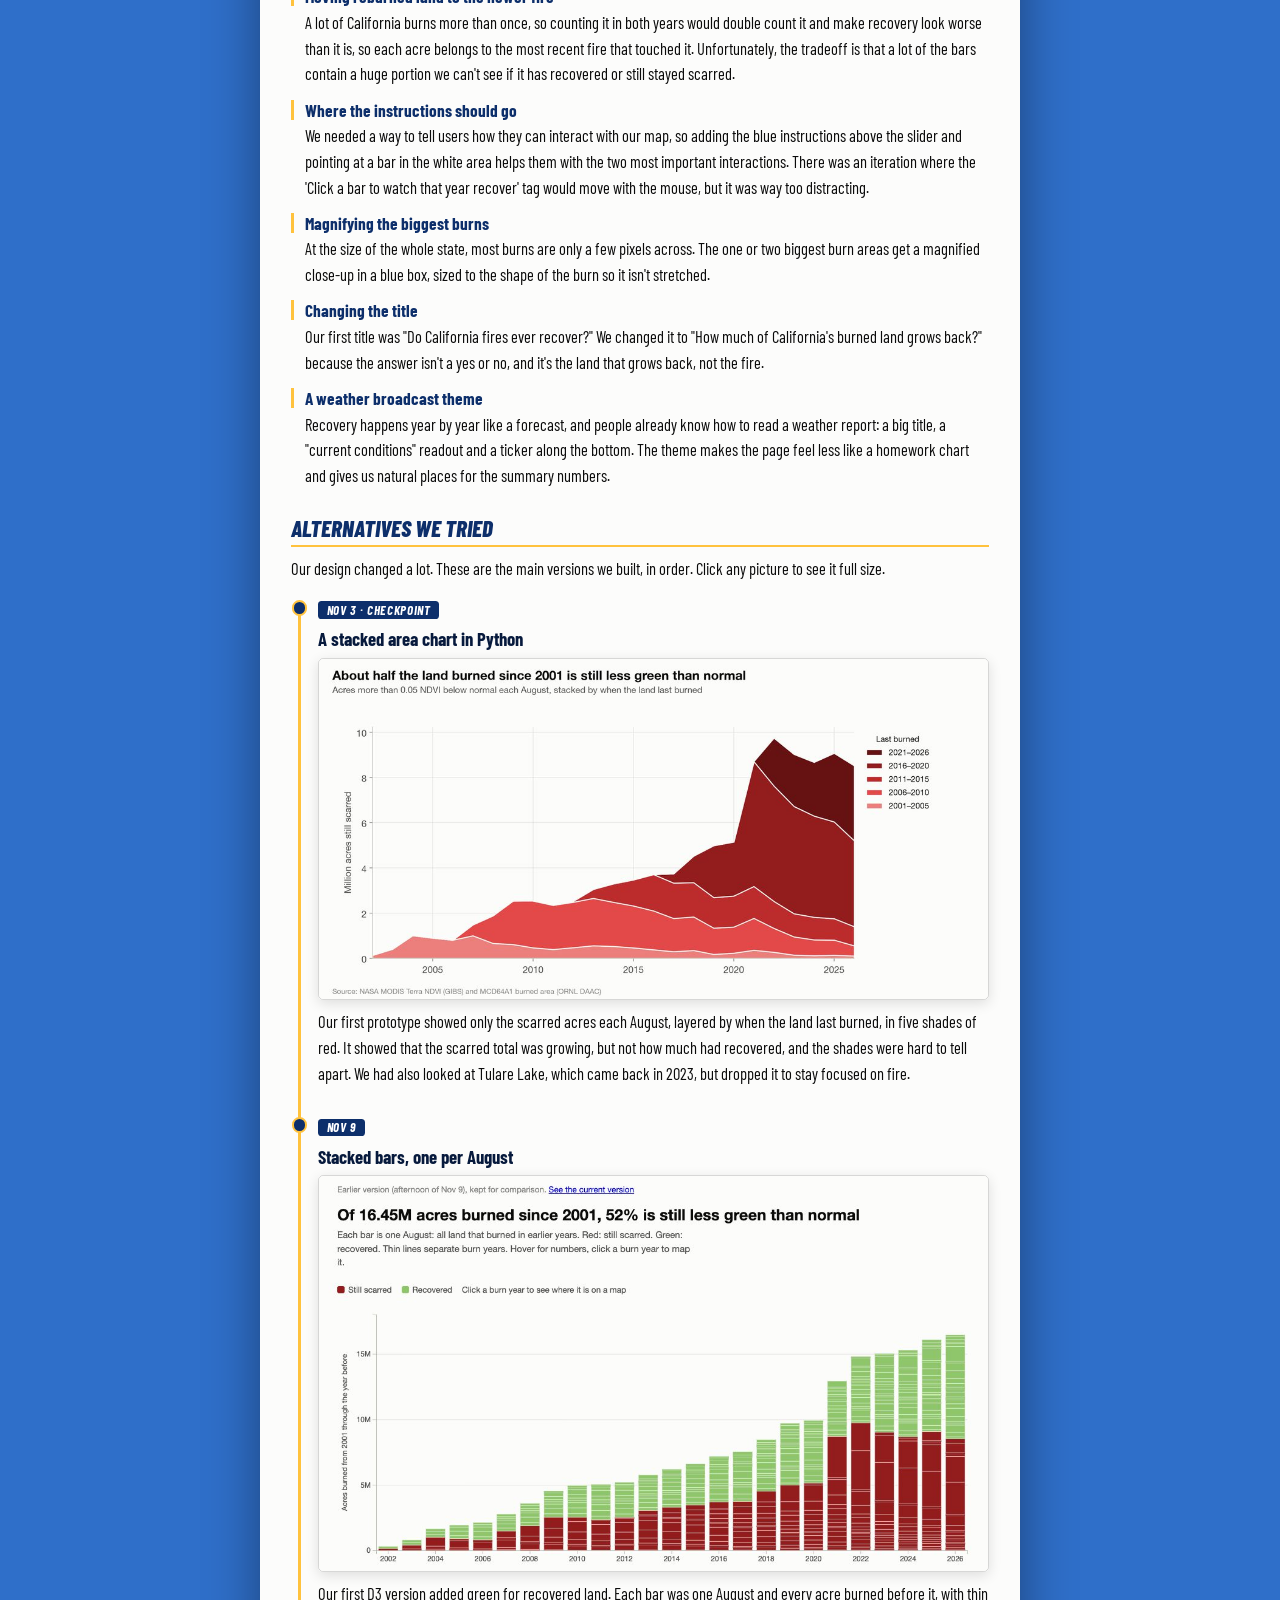
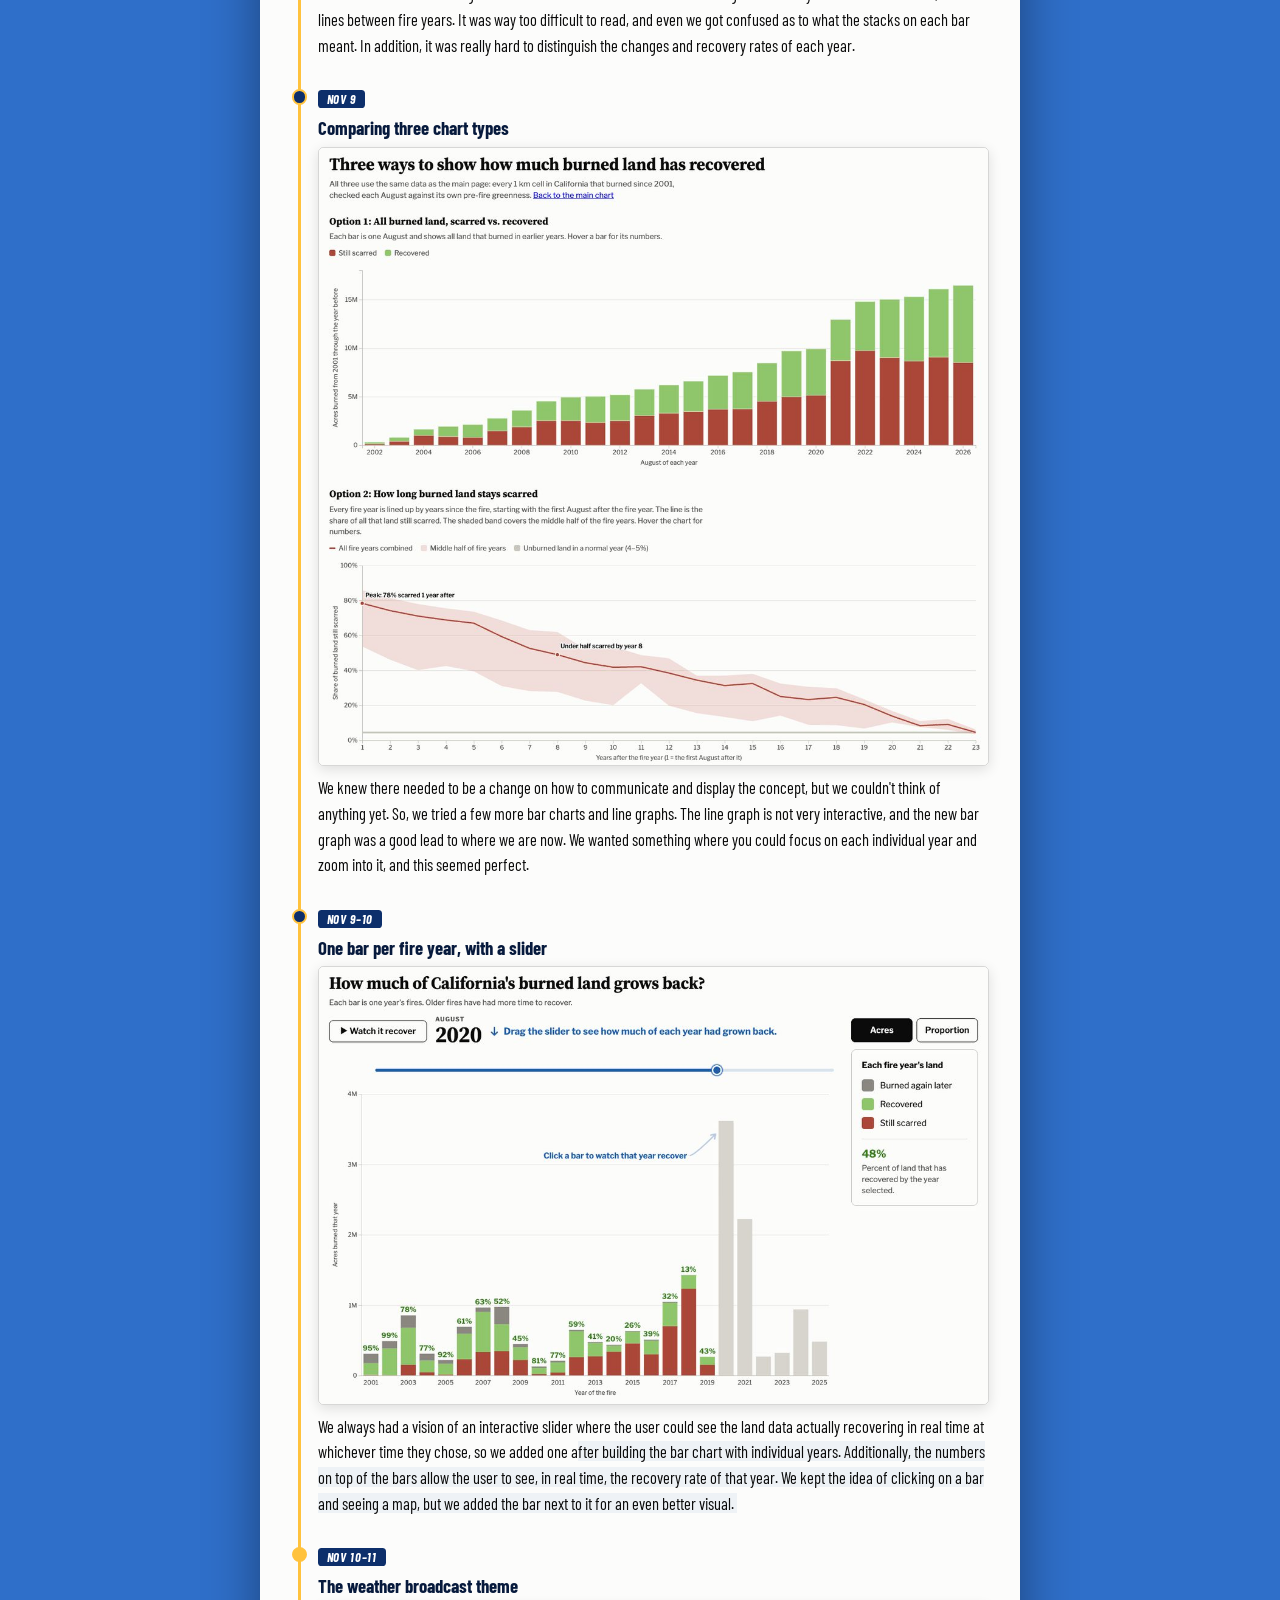
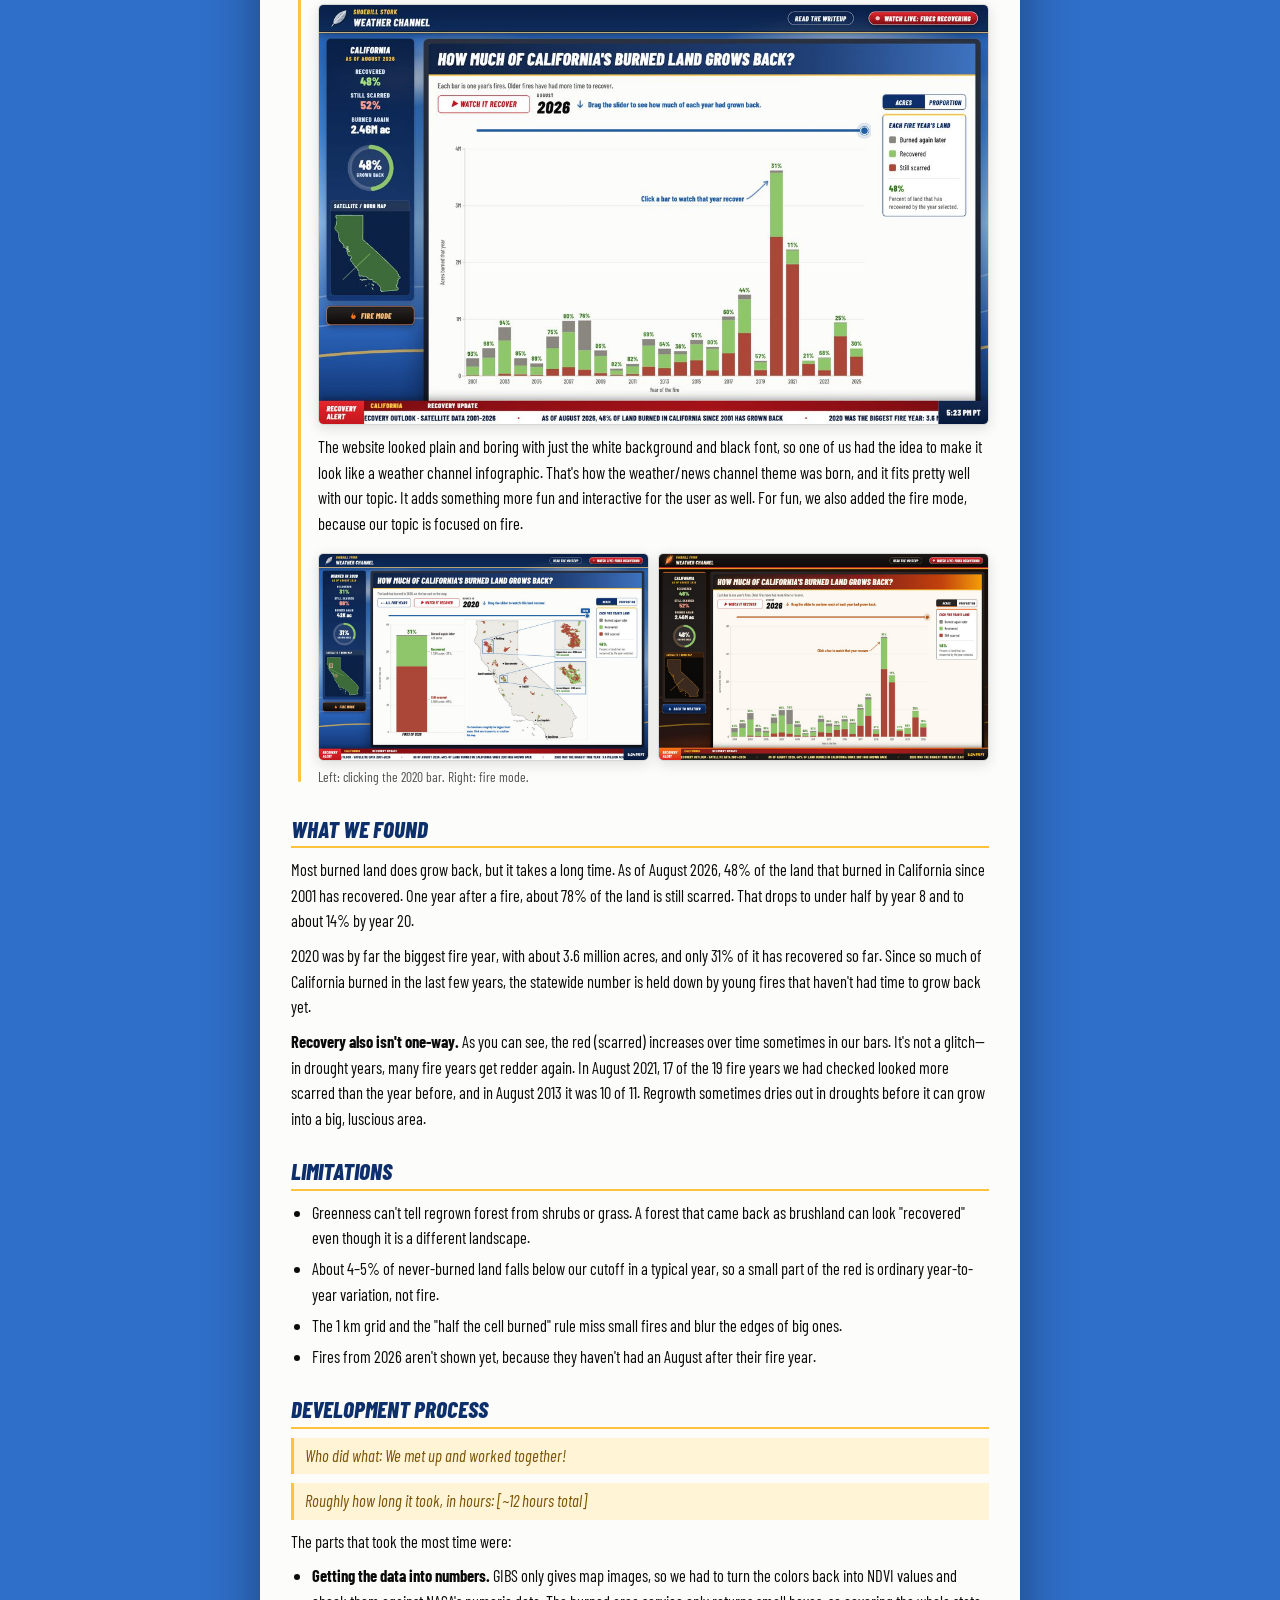
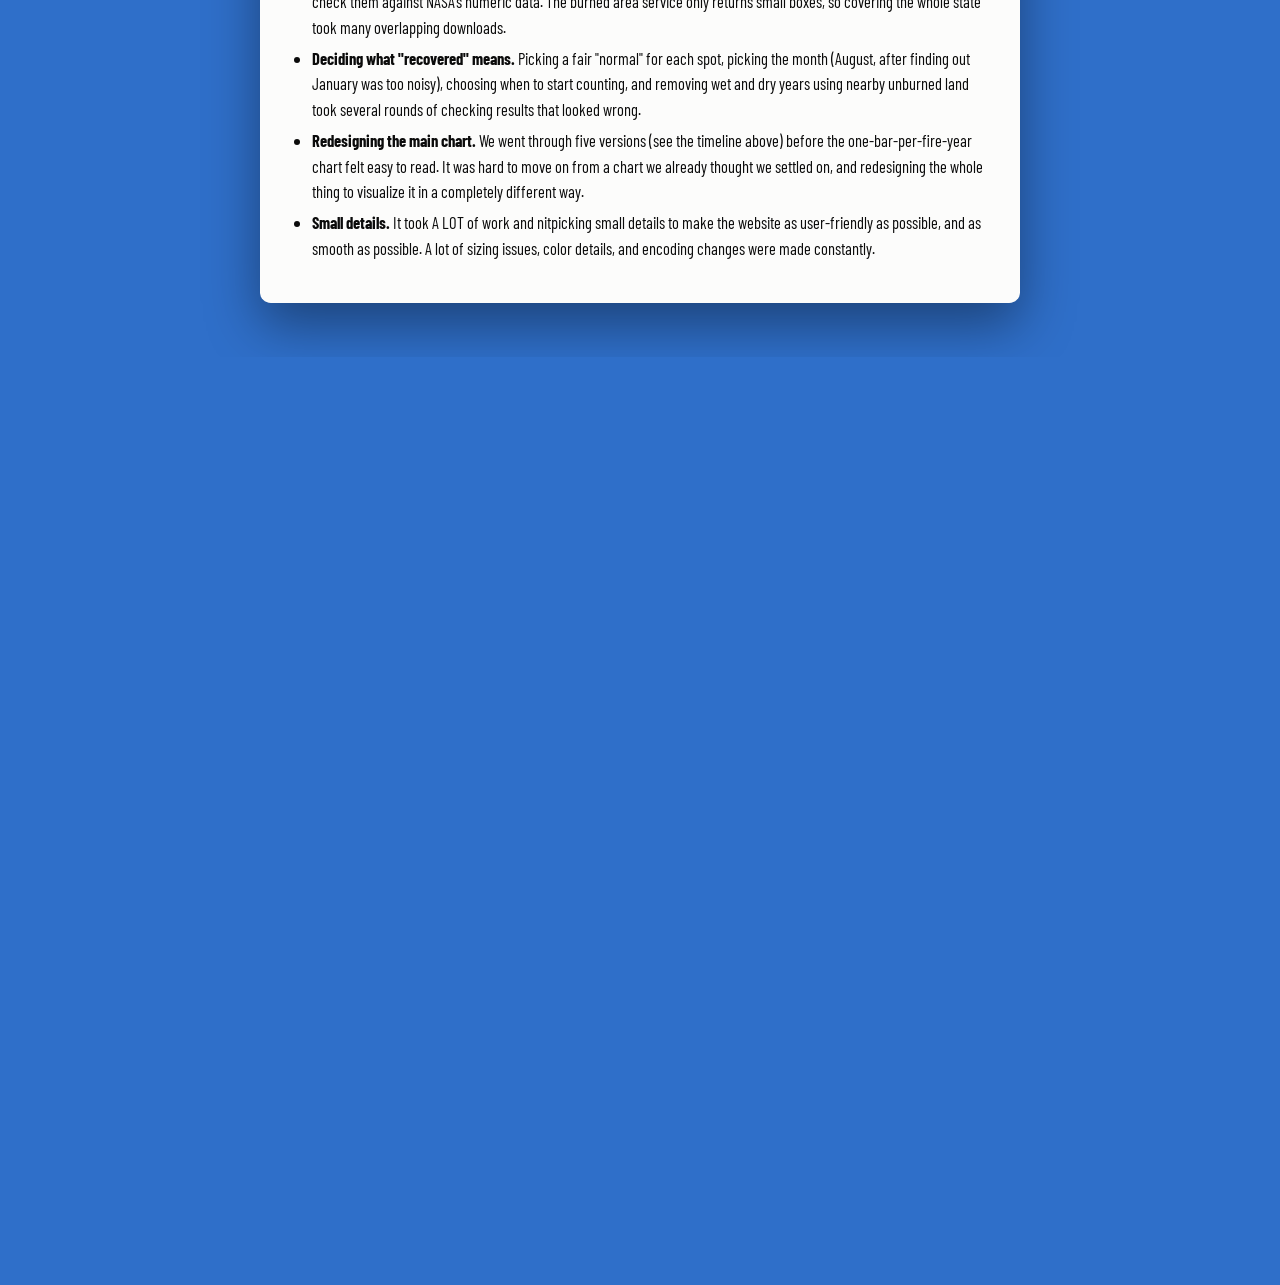
==== commit bad80aa2: "change cursor icons to fit the themes more" ====
--- a/writeup.html
+++ b/writeup.html
@@ -175,7 +175,7 @@
             <li>The Acres/Proportion toggle switches the bars between acres and percent, since small
               fire years are hard to see next to 2020</li>
             <li>Hovering over a bar or the map shows the numbers right where the mouse is, and we also made it color coded for an easier read</li>
-            <li>Clicking a blue box on the map zooms in on that burn.</li><li>Hovering over a bar turns your mouse into a little fire icon!</li>
+            <li>Clicking a blue box on the map zooms in on that burn.</li><li>Hovering over a bar turns your mouse into a magnifying glass, or a little fire icon in fire mode!</li>
             <li>You don't have to hit a bar exactly. Hovering or clicking a little above a bar still
               works, so short bars like 2010 are easy to click.</li>
             <li>The page's link saves what you're looking at (the year, the bar you clicked, and
